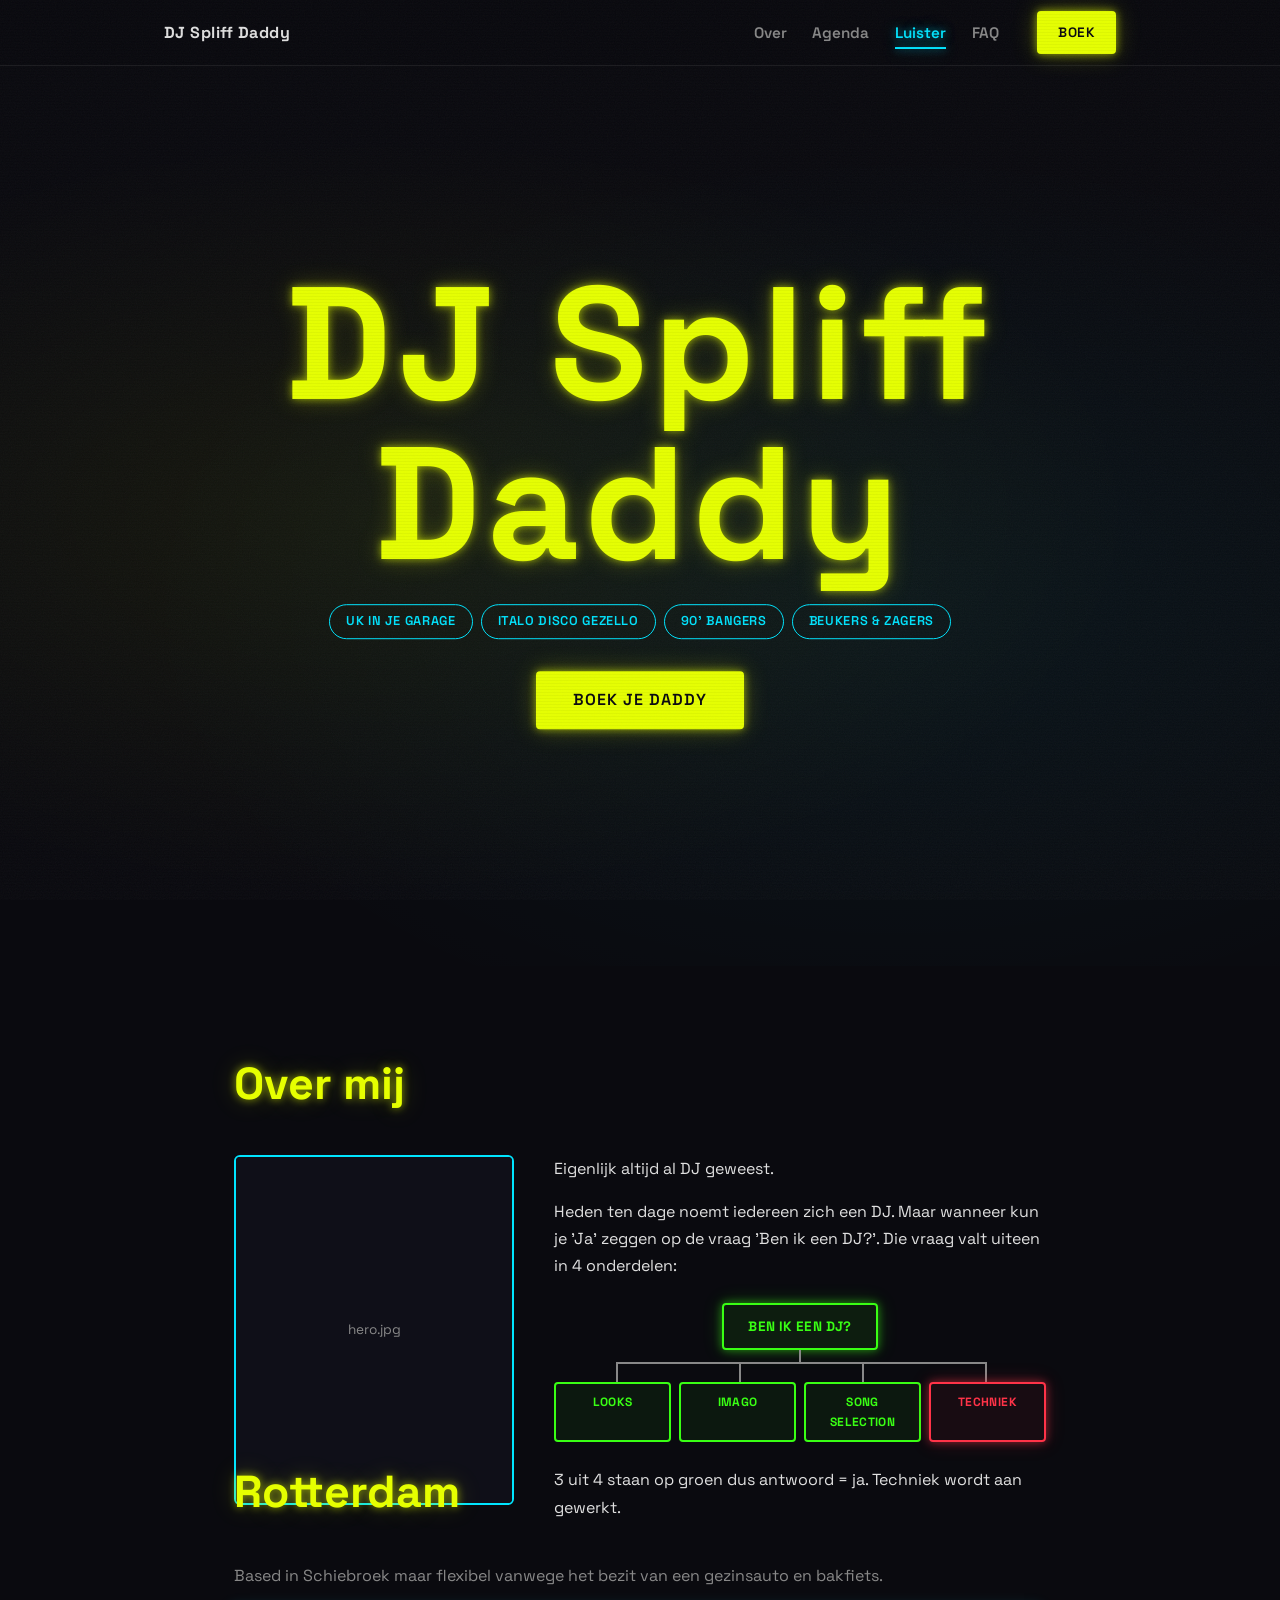
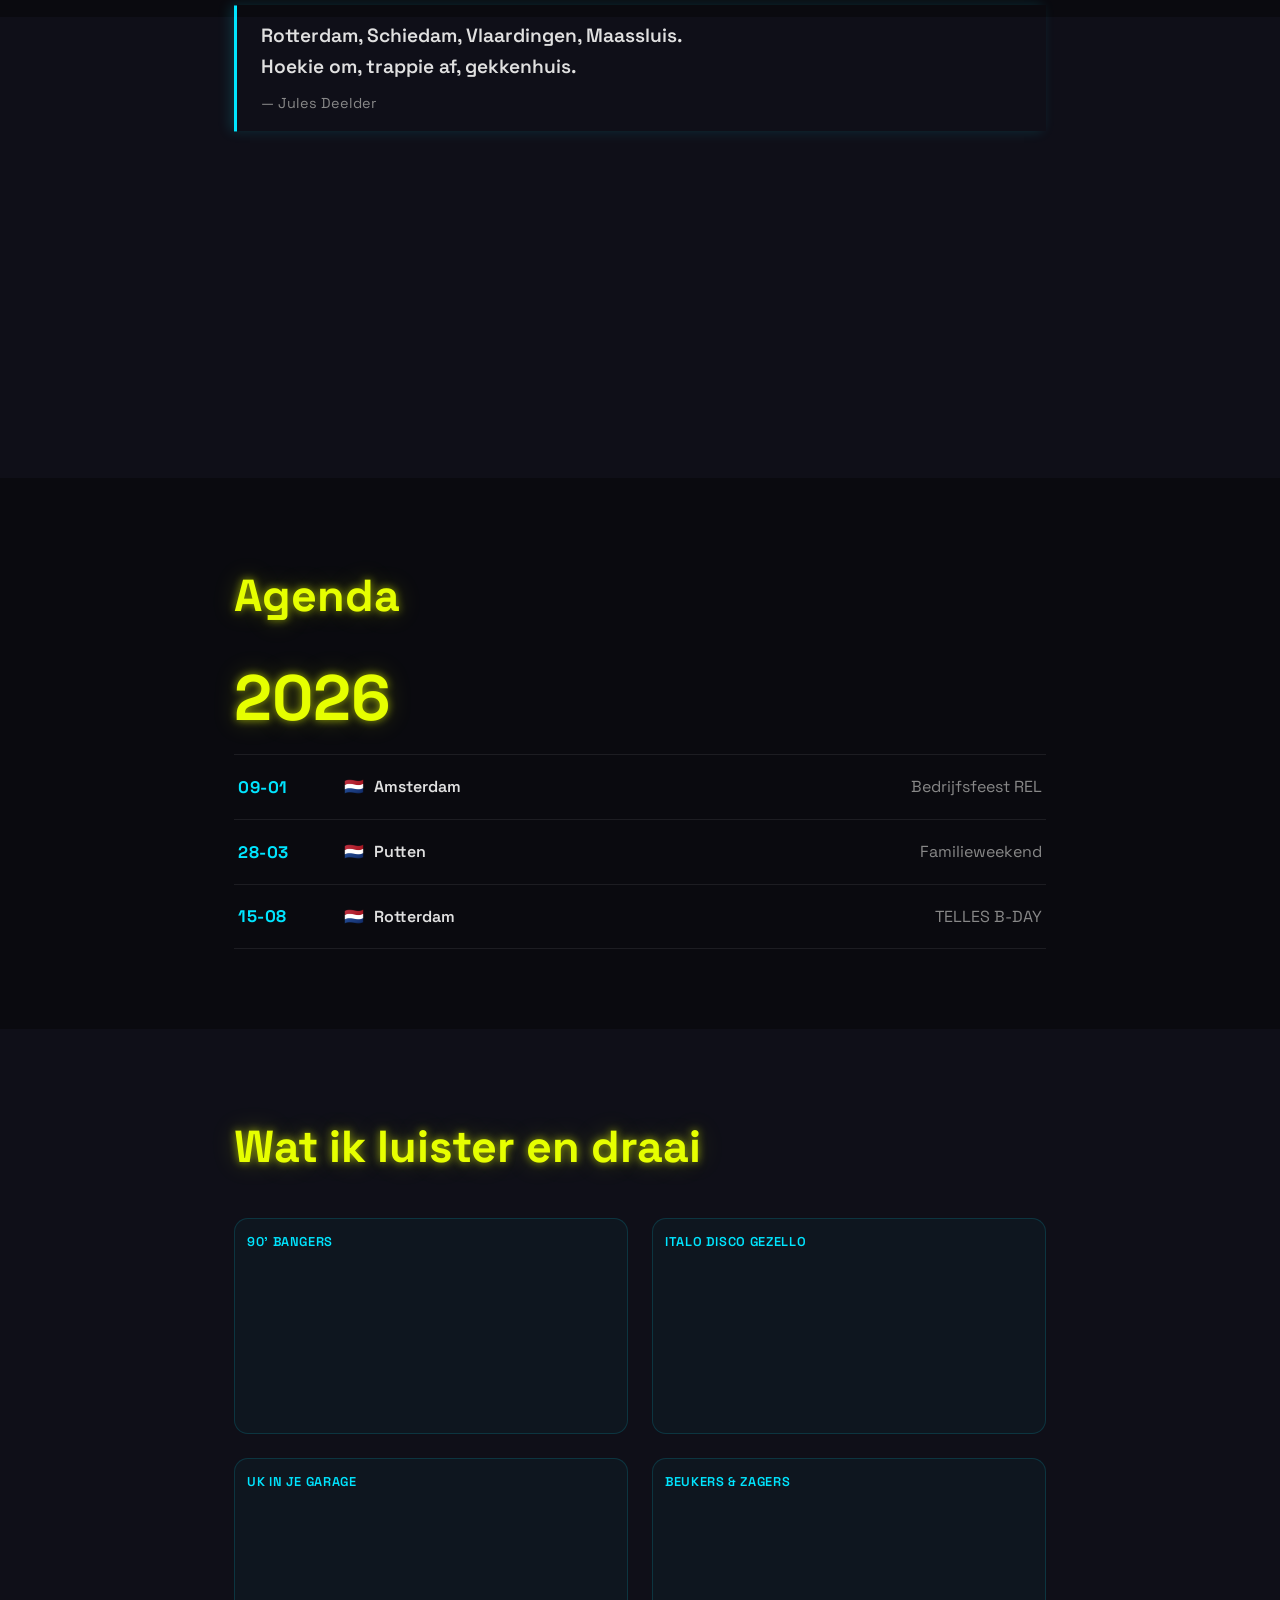
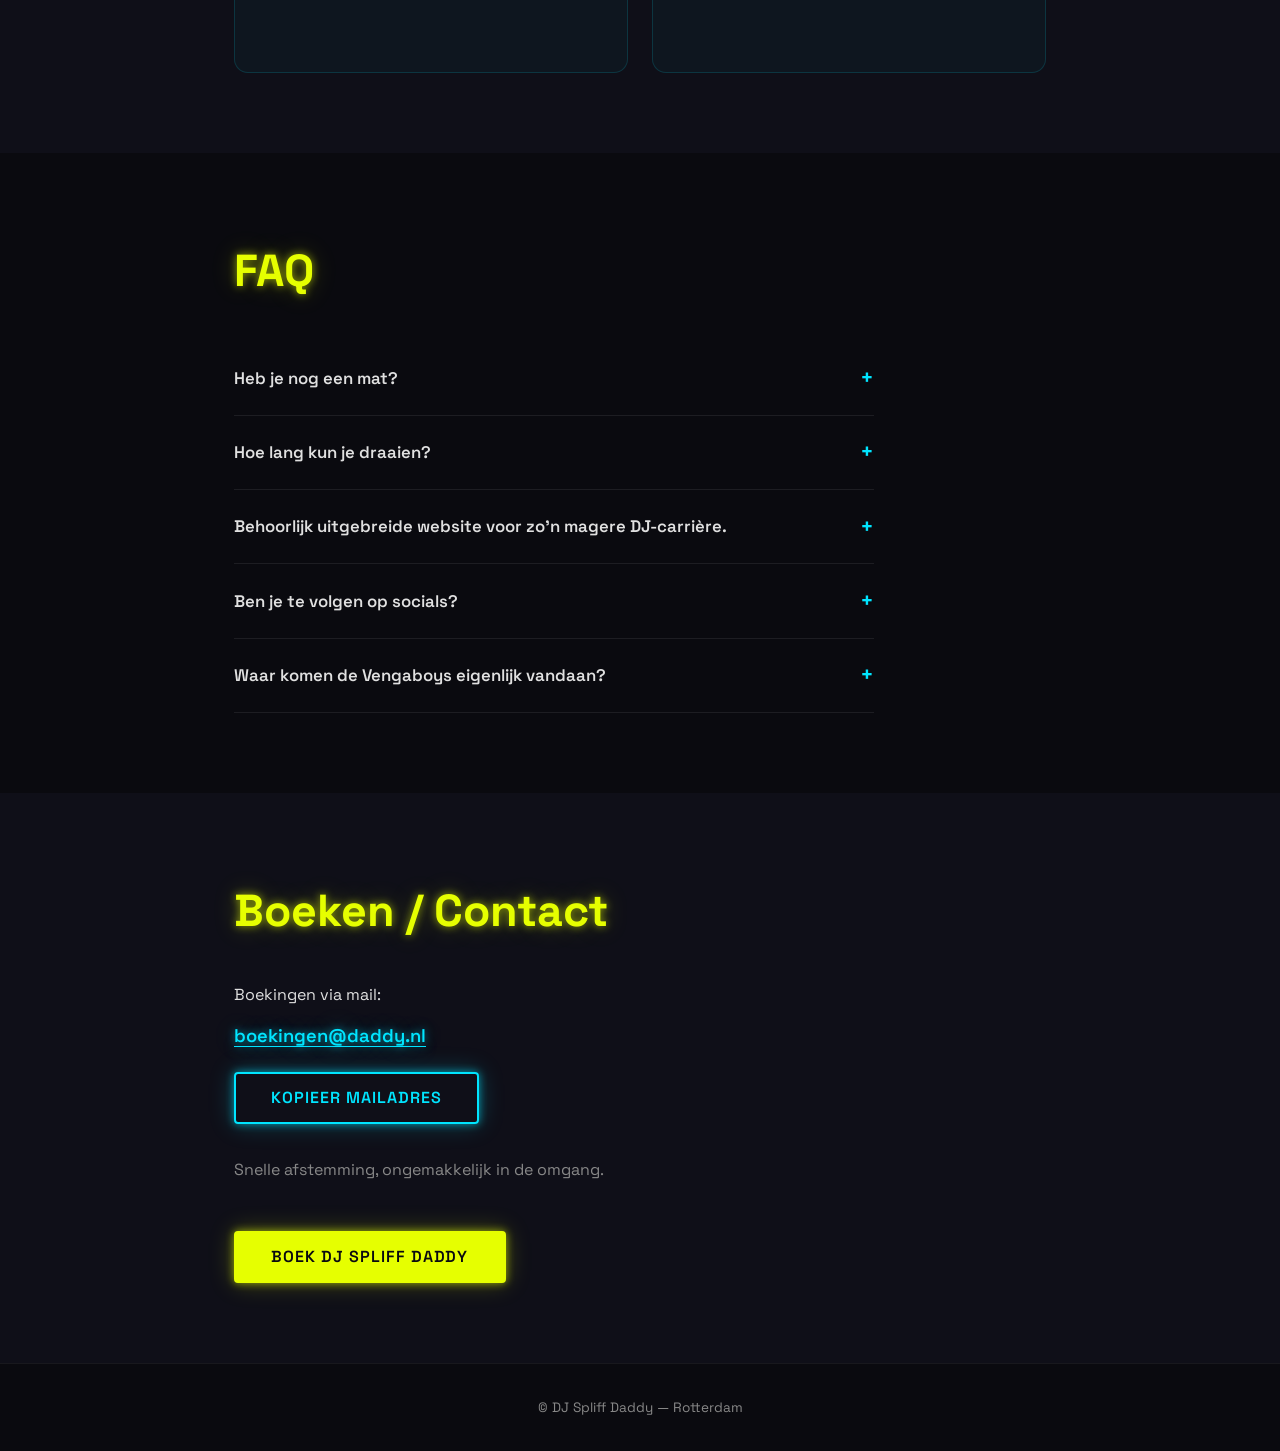
==== index.html @ f523fcb0 "Agenda: verjaardag hernoemd naar 'TELLES B-DAY' https://claude.ai/code/session_01ERhdSVkAVQHvj8tGALR" ====
<!DOCTYPE html>
<html lang="nl">
<head>
  <meta charset="UTF-8">
  <meta name="viewport" content="width=device-width, initial-scale=1.0">

  <!-- Favicon (emoji, geen extra bestand nodig) -->
  <link rel="icon" href="data:image/svg+xml,<svg xmlns=%22http://www.w3.org/2000/svg%22 viewBox=%220 0 100 100%22><text y=%22.9em%22 font-size=%2290%22>🎧</text></svg>">

  <!-- SEO -->
  <title>DJ Spliff Daddy — DJ uit Rotterdam | Boekingen</title>
  <meta name="description" content="DJ Spliff Daddy — DJ uit Rotterdam. UK Garage, Italo Disco, 90's bangers en meer. Beschikbaar voor boekingen.">

  <!-- Open Graph -->
  <meta property="og:title" content="DJ Spliff Daddy — DJ uit Rotterdam">
  <meta property="og:description" content="DJ Spliff Daddy. UK in je Garage, Italo Disco Gezello & 90' Bangers.">
  <meta property="og:type" content="website">
  <meta property="og:image" content="assets/hero.jpg">

  <!-- Google Font -->
  <link rel="preconnect" href="https://fonts.googleapis.com">
  <link rel="preconnect" href="https://fonts.gstatic.com" crossorigin>
  <link href="https://fonts.googleapis.com/css2?family=Space+Grotesk:wght@400;600;700&display=swap" rel="stylesheet">

  <link rel="stylesheet" href="style.css">
</head>
<body>

  <!-- Cursor glow (desktop only, moved by JS) -->
  <div class="cursor-glow" id="cursorGlow" aria-hidden="true"></div>

  <!-- Scanlines overlay -->
  <div class="scanlines" aria-hidden="true"></div>

  <!-- Noise texture overlay -->
  <div class="noise" aria-hidden="true"></div>

  <!-- ============================================
       STICKY NAVIGATIE
       ============================================ -->
  <nav class="site-nav" id="siteNav" aria-label="Hoofdnavigatie">
    <div class="site-nav__inner">
      <a href="#hero" class="site-nav__brand">DJ Spliff Daddy</a>
      <ul class="site-nav__links">
        <li><a href="#over" class="site-nav__link">Over</a></li>
        <li><a href="#agenda" class="site-nav__link">Agenda</a></li>
        <li><a href="#luister" class="site-nav__link">Luister</a></li>
        <li><a href="#faq" class="site-nav__link">FAQ</a></li>
      </ul>
      <a href="#contact" class="site-nav__cta">Boek</a>
    </div>
  </nav>

  <!-- ============================================
       HERO
       ============================================ -->
  <section class="hero" id="hero" data-parallax="0.3">
    <div class="hero__content">
      <div class="hero__photo">
        <img src="assets/hero.jpg" alt="DJ Spliff Daddy" class="hero__photo-img" onerror="this.parentElement.style.display='none'">
      </div>
      <h1 class="hero__title neon-text">DJ Spliff Daddy</h1>

      <!-- GENRE TAGS -->
      <div class="genre-tags">
        <a href="https://open.spotify.com/playlist/3SSnkNHaZYFEnFsS2uNzvc?si=Rkkg8hDzQoSK9qMRm84tKg" class="genre-tag" target="_blank" rel="noopener" aria-label="UK Garage playlist op Spotify">UK in je Garage</a>
        <a href="https://open.spotify.com/playlist/0wihgNsvUCuYe4vIcIEJX1?si=40QB4XUaSfa1ktWyz97FcA&pi=Adpx3Pd0QFGsA" class="genre-tag" target="_blank" rel="noopener" aria-label="Italo Disco playlist op Spotify">Italo Disco Gezello</a>
        <a href="https://open.spotify.com/playlist/6vOpbanOj8kMaIDSkkobG8?si=ckpwqJuDSN2oO83r56tTGg" class="genre-tag" target="_blank" rel="noopener" aria-label="90s Dance playlist op Spotify">90' Bangers</a>
        <a href="https://open.spotify.com/playlist/5kQzJcHHc57Rl9Vzh4SRj6?si=ad35b520052c4538" class="genre-tag" target="_blank" rel="noopener" aria-label="Beukers en zagers playlist op Spotify">Beukers &amp; zagers</a>
      </div>

      <a href="#contact" class="btn btn--primary" aria-label="Scroll naar boekingssectie">BOEK JE DADDY</a>
    </div>
  </section>

  <!-- ============================================
       OVER MIJ
       ============================================ -->
  <section class="section" id="over">
    <div class="container">
      <h2 class="section__heading neon-text">Over mij</h2>
      <div class="about-grid">

        <!-- FOTO: vervang assets/hero.jpg door je eigen foto (zelfde bestandsnaam houden) -->
        <div class="photo-frame glow-pulse" id="photo-about">
          <img
            src="assets/hero.jpg"
            alt="Portretfoto van DJ Spliff Daddy"
            class="photo-frame__img"
            loading="lazy"
            onerror="this.parentElement.classList.add('photo-frame--fallback')"
          >
          <div class="photo-frame__placeholder" aria-hidden="true">hero.jpg</div>
        </div>

        <div class="about-text fade-in">
          <p>Eigenlijk altijd al DJ geweest.</p>
          <p>Heden ten dage noemt iedereen zich een DJ. Maar wanneer kun je 'Ja' zeggen op de vraag 'Ben ik een DJ?'. Die vraag valt uiteen in 4 onderdelen:</p>

          <!-- ISSUE TREE (animates on scroll) -->
          <div class="skill-tree skill-tree--animate" aria-label="Issue tree: Ben ik een DJ? Criteria: Looks, Imago, Song selection op groen, Techniek op rood">
            <div class="skill-tree__top">
              <div class="skill-box skill-box--result glow-pulse glow-pulse--green">Ben ik een DJ?</div>
            </div>
            <div class="skill-tree__connector" aria-hidden="true">
              <div class="connector-line connector-line--vertical"></div>
              <div class="connector-line connector-line--horizontal"></div>
              <div class="connector-line connector-line--drop connector-line--drop-1"></div>
              <div class="connector-line connector-line--drop connector-line--drop-2"></div>
              <div class="connector-line connector-line--drop connector-line--drop-3"></div>
              <div class="connector-line connector-line--drop connector-line--drop-4"></div>
            </div>
            <div class="skill-tree__bottom">
              <div class="skill-box skill-box--green">Looks</div>
              <div class="skill-box skill-box--green">Imago</div>
              <div class="skill-box skill-box--green">Song selection</div>
              <div class="skill-box skill-box--red glow-pulse glow-pulse--red">Techniek</div>
            </div>
          </div>

          <p>3 uit 4 staan op groen dus antwoord = ja. Techniek wordt aan gewerkt.</p>
        </div>
      </div>
    </div>
  </section>

  <!-- ============================================
       ROTTERDAM
       ============================================ -->
  <section class="section section--alt" id="rotterdam" data-parallax="0.15">
    <div class="container">
      <h2 class="section__heading neon-text">Rotterdam</h2>
      <div class="fade-in">
        <p class="text-muted">Based in Schiebroek maar flexibel vanwege het bezit van een gezinsauto en bakfiets.</p>
        <blockquote class="deelder-quote">
          <p>Rotterdam, Schiedam, Vlaardingen, Maassluis.<br>Hoekie om, trappie af, gekkenhuis.</p>
          <footer>— Jules Deelder</footer>
        </blockquote>
      </div>
    </div>
  </section>

  <!-- ============================================
       AGENDA
       ============================================ -->
  <section class="section" id="agenda">
    <div class="container">
      <h2 class="section__heading neon-text">Agenda</h2>

      <!-- TOURDATA -->
      <div class="agenda fade-in" aria-label="Agenda met optredens">
        <p class="agenda__year">2026</p>
        <ul class="agenda__list">

          <!--
            NIEUWE DATUM TOEVOEGEN: kopieer een <li> hieronder.
            datum (DD-MM) | vlag + plaats | naam van het optreden
          -->
          <li class="agenda__row">
            <span class="agenda__date">09-01</span>
            <span class="agenda__location"><span class="agenda__flag">🇳🇱</span> Amsterdam</span>
            <span class="agenda__event">Bedrijfsfeest REL</span>
          </li>

          <li class="agenda__row">
            <span class="agenda__date">28-03</span>
            <span class="agenda__location"><span class="agenda__flag">🇳🇱</span> Putten</span>
            <span class="agenda__event">Familieweekend</span>
          </li>

          <li class="agenda__row">
            <span class="agenda__date">15-08</span>
            <span class="agenda__location"><span class="agenda__flag">🇳🇱</span> Rotterdam</span>
            <span class="agenda__event">TELLES B-DAY</span>
          </li>

        </ul>
      </div>
    </div>
  </section>

  <!-- ============================================
       SPOTIFY EMBED
       ============================================ -->
  <section class="section section--alt" id="luister">
    <div class="container">
      <h2 class="section__heading neon-text">Wat ik luister en draai</h2>
      <div class="spotify-grid fade-in">
        <div class="spotify-embed">
          <p class="spotify-label">90' Bangers</p>
          <iframe
            style="border-radius:12px"
            src="https://open.spotify.com/embed/playlist/6vOpbanOj8kMaIDSkkobG8?utm_source=generator&theme=0"
            width="100%" height="152"
            frameBorder="0"
            allow="autoplay; clipboard-write; encrypted-media; fullscreen; picture-in-picture"
            loading="lazy"
            title="90' Bangers playlist"
          ></iframe>
        </div>
        <div class="spotify-embed">
          <p class="spotify-label">Italo Disco Gezello</p>
          <iframe
            style="border-radius:12px"
            src="https://open.spotify.com/embed/playlist/0wihgNsvUCuYe4vIcIEJX1?si=40QB4XUaSfa1ktWyz97FcA&utm_source=generator&theme=0"
            width="100%" height="152"
            frameBorder="0"
            allow="autoplay; clipboard-write; encrypted-media; fullscreen; picture-in-picture"
            loading="lazy"
            title="Italo Disco Gezello playlist"
          ></iframe>
        </div>
        <div class="spotify-embed">
          <p class="spotify-label">UK in je Garage</p>
          <iframe
            style="border-radius:12px"
            src="https://open.spotify.com/embed/playlist/3SSnkNHaZYFEnFsS2uNzvc?utm_source=generator&theme=0"
            width="100%" height="152"
            frameBorder="0"
            allow="autoplay; clipboard-write; encrypted-media; fullscreen; picture-in-picture"
            loading="lazy"
            title="UK in je Garage playlist"
          ></iframe>
        </div>
        <div class="spotify-embed">
          <p class="spotify-label">Beukers &amp; zagers</p>
          <iframe
            style="border-radius:12px"
            src="https://open.spotify.com/embed/playlist/5kQzJcHHc57Rl9Vzh4SRj6?utm_source=generator&theme=0"
            width="100%" height="152"
            frameBorder="0"
            allow="autoplay; clipboard-write; encrypted-media; fullscreen; picture-in-picture"
            loading="lazy"
            title="Beukers en zagers playlist"
          ></iframe>
        </div>
      </div>
    </div>
  </section>

  <!-- ============================================
       FAQ
       ============================================ -->
  <section class="section" id="faq">
    <div class="container">
      <h2 class="section__heading neon-text">FAQ</h2>
      <div class="faq-list fade-in">

        <details class="faq-item">
          <summary class="faq-question">Heb je nog een mat?</summary>
          <p class="faq-answer">Nee, maar als je tijdig boekt is er van alles mogelijk.</p>
        </details>

        <details class="faq-item">
          <summary class="faq-question">Hoe lang kun je draaien?</summary>
          <p class="faq-answer">Dat bereken ik aan de hand van de simpele berekening:<br>Crowd energy * Golden Power * Harde euro's</p>
        </details>

        <details class="faq-item">
          <summary class="faq-question">Behoorlijk uitgebreide website voor zo'n magere DJ-carrière.</summary>
          <p class="faq-answer">Naast DJ'en leer ik ook vibecoden.</p>
        </details>

        <details class="faq-item">
          <summary class="faq-question">Ben je te volgen op socials?</summary>
          <p class="faq-answer">Jazeker, ik ben al sinds 2013 actief op LinkedIn.</p>
        </details>

        <details class="faq-item">
          <summary class="faq-question">Waar komen de Vengaboys eigenlijk vandaan?</summary>
          <p class="faq-answer">Rotterdam.</p>
        </details>

      </div>
    </div>
  </section>

  <!-- ============================================
       CONTACT / BOEKEN
       ============================================ -->
  <section class="section section--alt" id="contact">
    <div class="container">
      <h2 class="section__heading neon-text">Boeken / Contact</h2>
      <div class="contact-block fade-in">
        <p>Boekingen via mail:</p>

        <!--
          TODO: Vervang het mailadres hieronder.
          Verander ALLEEN de tekst in het <span> element.
          De mailto-link en kopieerknop passen zich automatisch aan.
        -->
        <p class="contact-email">
          <a href="#" class="email-link" id="emailLink" data-mailto="rikvberkel@gmail.com" aria-label="Stuur een mail naar DJ Spliff Daddy">
            <span id="emailAddress">boekingen@daddy.nl</span>
          </a>
        </p>

        <div class="contact-actions">
          <button class="btn btn--secondary" id="copyBtn" aria-label="Kopieer mailadres">
            Kopieer mailadres
          </button>
        </div>

        <div class="contact-info">
          <p>Snelle afstemming, ongemakkelijk in de omgang.</p>
        </div>

        <button class="btn btn--primary" id="ctaContact" aria-label="Stuur een boekingsmail naar DJ Spliff Daddy">Boek DJ Spliff Daddy</button>
      </div>
    </div>
  </section>

  <!-- ============================================
       FOOTER
       ============================================ -->
  <footer class="footer">
    <p>&copy; DJ Spliff Daddy — Rotterdam</p>
  </footer>

  <script src="main.js"></script>
</body>
</html>
---- style.css ----
/* ============================================
   R-010 DJ ONE-PAGER
   ============================================
   KLEUREN AANPASSEN:
   --neon-yellow : primaire neon kleur
   --neon-cyan   : secundaire neon kleur
   --neon-red    : accentkleur
   --bg-dark     : achtergrond
   ============================================ */

:root {
  --neon-yellow: #e6ff00;
  --neon-cyan: #00e5ff;
  --neon-red: #ff3348;
  --neon-green: #39ff14;
  --bg-dark: #0a0a0f;
  --bg-alt: #0f0f18;
  --text-main: #e0e0e0;
  --text-muted: #888;
  --font: 'Space Grotesk', sans-serif;
  --glow-yellow: 0 0 8px rgba(230, 255, 0, .6), 0 0 24px rgba(230, 255, 0, .25);
  --glow-cyan: 0 0 8px rgba(0, 229, 255, .6), 0 0 24px rgba(0, 229, 255, .25);
  --glow-green: 0 0 8px rgba(57, 255, 20, .5), 0 0 20px rgba(57, 255, 20, .2);
  --glow-red: 0 0 8px rgba(255, 51, 72, .5), 0 0 20px rgba(255, 51, 72, .2);
}

/* ---- RESET ---- */
*, *::before, *::after { box-sizing: border-box; margin: 0; padding: 0; }

html {
  scroll-behavior: smooth;
  scroll-padding-top: 5rem;
}

body {
  font-family: var(--font);
  background: var(--bg-dark);
  color: var(--text-main);
  line-height: 1.7;
  -webkit-font-smoothing: antialiased;
  overflow-x: hidden;
}

a { color: inherit; text-decoration: none; }
ul { list-style: none; }
img { max-width: 100%; display: block; }

/* ---- CONTAINER ---- */
.container {
  max-width: 860px;
  margin: 0 auto;
  padding: 0 1.5rem;
}

/* ============================================
   STICKY NAVIGATIE
   ============================================ */
.site-nav {
  position: sticky;
  top: 0;
  z-index: 1000;
  background: rgba(10, 10, 15, .82);
  -webkit-backdrop-filter: blur(10px);
  backdrop-filter: blur(10px);
  border-bottom: 1px solid rgba(255, 255, 255, .08);
}

.site-nav__inner {
  max-width: 1000px;
  margin: 0 auto;
  display: flex;
  align-items: center;
  gap: 1rem;
  padding: .7rem 1.5rem;
}

.site-nav__brand {
  font-weight: 700;
  font-size: 1rem;
  letter-spacing: .03em;
  color: var(--text-main);
  white-space: nowrap;
  transition: color .2s ease, text-shadow .2s ease;
}

.site-nav__brand:hover {
  color: var(--neon-yellow);
  text-shadow: var(--glow-yellow);
}

.site-nav__links {
  display: flex;
  align-items: center;
  gap: 1.6rem;
  margin-left: auto;
}

.site-nav__link {
  position: relative;
  font-size: .95rem;
  font-weight: 600;
  color: var(--text-muted);
  padding: .2rem 0;
  transition: color .2s ease;
}

.site-nav__link:hover {
  color: var(--neon-cyan);
}

.site-nav__link--active {
  color: var(--neon-cyan);
  text-shadow: var(--glow-cyan);
}

.site-nav__link--active::after {
  content: '';
  position: absolute;
  left: 0;
  right: 0;
  bottom: -4px;
  height: 2px;
  background: var(--neon-cyan);
  box-shadow: var(--glow-cyan);
}

.site-nav__cta {
  margin-left: 1.4rem;
  padding: .5rem 1.2rem;
  border-radius: 4px;
  font-weight: 600;
  font-size: .85rem;
  text-transform: uppercase;
  letter-spacing: .05em;
  white-space: nowrap;
  background: var(--neon-yellow);
  color: var(--bg-dark);
  border: 2px solid var(--neon-yellow);
  box-shadow: var(--glow-yellow);
  transition: all .2s ease;
}

.site-nav__cta:hover {
  background: transparent;
  color: var(--neon-yellow);
}

.site-nav__cta:focus-visible,
.site-nav__link:focus-visible,
.site-nav__brand:focus-visible {
  outline: 2px solid var(--neon-cyan);
  outline-offset: 3px;
}

@media (max-width: 640px) {
  .site-nav__inner {
    gap: .5rem;
    padding: .55rem .9rem;
  }
  .site-nav__brand {
    display: none;
  }
  .site-nav__links {
    margin: 0 auto;
    gap: 1.1rem;
  }
  .site-nav__link {
    font-size: .9rem;
  }
  .site-nav__cta {
    margin-left: 0;
  }
}

/* ============================================
   SCANLINES OVERLAY (CRT effect)
   ============================================ */
.scanlines {
  position: fixed;
  inset: 0;
  z-index: 9998;
  pointer-events: none;
  background: repeating-linear-gradient(
    0deg,
    rgba(0, 0, 0, .03) 0px,
    rgba(0, 0, 0, .03) 1px,
    transparent 1px,
    transparent 3px
  );
}

/* ============================================
   NOISE TEXTURE OVERLAY
   ============================================ */
.noise {
  position: fixed;
  inset: 0;
  z-index: 9997;
  pointer-events: none;
  opacity: .04;
  background-image: url("data:image/svg+xml,%3Csvg viewBox='0 0 256 256' xmlns='http://www.w3.org/2000/svg'%3E%3Cfilter id='n'%3E%3CfeTurbulence type='fractalNoise' baseFrequency='.85' numOctaves='4' stitchTiles='stitch'/%3E%3C/filter%3E%3Crect width='100%25' height='100%25' filter='url(%23n)'/%3E%3C/svg%3E");
  background-repeat: repeat;
  background-size: 256px 256px;
}

/* ============================================
   CURSOR GLOW (desktop only)
   ============================================ */
.cursor-glow {
  position: fixed;
  width: 320px;
  height: 320px;
  border-radius: 50%;
  background: radial-gradient(
    circle,
    rgba(0, 229, 255, .08) 0%,
    rgba(230, 255, 0, .04) 40%,
    transparent 70%
  );
  pointer-events: none;
  z-index: 9996;
  left: 0;
  top: 0;
  opacity: 0;
  transition: opacity .3s ease;
  will-change: transform;
}

.cursor-glow--visible {
  opacity: 1;
}

/* Hide cursor glow on touch devices */
@media (hover: none) {
  .cursor-glow { display: none; }
}

/* ---- NEON TEXT ---- */
.neon-text {
  color: var(--neon-yellow);
  text-shadow: var(--glow-yellow);
}

.text-cyan {
  color: var(--neon-cyan);
  text-shadow: var(--glow-cyan);
}

.text-red {
  color: var(--neon-red);
  text-shadow: 0 0 8px rgba(255, 51, 72, .6);
}

.text-muted {
  color: var(--text-muted);
}

/* ============================================
   GRADIENT TEXT (cyan → yellow)
   ============================================ */
.gradient-text {
  background: linear-gradient(135deg, var(--neon-cyan) 0%, var(--neon-yellow) 100%);
  -webkit-background-clip: text;
  background-clip: text;
  -webkit-text-fill-color: transparent;
  /* glow uses a blurred pseudo-element */
  position: relative;
}

.gradient-text::after {
  content: attr(data-text);
  position: absolute;
  inset: 0;
  background: linear-gradient(135deg, var(--neon-cyan) 0%, var(--neon-yellow) 100%);
  -webkit-background-clip: text;
  background-clip: text;
  -webkit-text-fill-color: transparent;
  filter: blur(12px);
  opacity: .5;
  z-index: -1;
}

/* ============================================
   GLOW PULSE (breathing neon borders)
   ============================================ */
.glow-pulse {
  animation: glowPulse 3s ease-in-out infinite alternate;
}

.glow-pulse--green {
  animation-name: glowPulseGreen;
}

.glow-pulse--red {
  animation-name: glowPulseRed;
}

@keyframes glowPulse {
  0%   { box-shadow: 0 0 6px rgba(0, 229, 255, .4), 0 0 16px rgba(0, 229, 255, .15); }
  100% { box-shadow: 0 0 12px rgba(0, 229, 255, .7), 0 0 36px rgba(0, 229, 255, .3); }
}

@keyframes glowPulseGreen {
  0%   { box-shadow: 0 0 6px rgba(57, 255, 20, .3), 0 0 16px rgba(57, 255, 20, .1); }
  100% { box-shadow: 0 0 12px rgba(57, 255, 20, .6), 0 0 36px rgba(57, 255, 20, .25); }
}

@keyframes glowPulseRed {
  0%   { box-shadow: 0 0 6px rgba(255, 51, 72, .3), 0 0 16px rgba(255, 51, 72, .1); }
  100% { box-shadow: 0 0 12px rgba(255, 51, 72, .6), 0 0 36px rgba(255, 51, 72, .25); }
}

/* ============================================
   HERO
   ============================================ */
.hero {
  min-height: 100vh;
  min-height: 100dvh;
  display: flex;
  align-items: center;
  justify-content: center;
  text-align: center;
  padding: 2rem;
  position: relative;
  overflow: hidden;
}

/* subtle gradient bg */
.hero::before {
  content: '';
  position: absolute;
  inset: 0;
  background:
    radial-gradient(ellipse at 30% 50%, rgba(230, 255, 0, .06) 0%, transparent 60%),
    radial-gradient(ellipse at 70% 60%, rgba(0, 229, 255, .05) 0%, transparent 60%);
  pointer-events: none;
}

.hero__content { position: relative; z-index: 1; }

.hero__title {
  font-size: clamp(4rem, 14vw, 10rem);
  font-weight: 700;
  letter-spacing: .04em;
  line-height: 1;
  animation: flicker 3s ease-in-out infinite alternate;
}

.hero__subtitle {
  font-size: clamp(1.2rem, 3vw, 2rem);
  margin-top: .5rem;
  font-weight: 600;
}

.hero__tagline {
  margin-top: 1.5rem;
  font-size: 1.1rem;
  color: var(--text-muted);
  max-width: 420px;
  margin-left: auto;
  margin-right: auto;
}

.hero__photo {
  margin: 0 auto 1.5rem;
  width: 140px;
  height: 140px;
  border-radius: 50%;
  overflow: hidden;
  border: 2px solid var(--neon-yellow);
  box-shadow: var(--glow-yellow);
}

.hero__photo-img {
  width: 100%;
  height: 100%;
  object-fit: cover;
  object-position: center top;
}

@keyframes flicker {
  0%, 90%, 100% { opacity: 1; }
  92% { opacity: .85; }
  94% { opacity: 1; }
  96% { opacity: .9; }
}

/* ============================================
   GENRE TAGS
   ============================================ */
.genre-tags {
  display: flex;
  flex-wrap: wrap;
  justify-content: center;
  gap: .5rem;
  margin-top: 1.25rem;
}

.genre-tag {
  display: inline-block;
  padding: .35rem 1rem;
  border: 1px solid var(--neon-cyan);
  border-radius: 100px;
  font-size: .8rem;
  font-weight: 600;
  color: var(--neon-cyan);
  text-transform: uppercase;
  letter-spacing: .05em;
  transition: all .2s ease;
}

.genre-tag:hover {
  background: var(--neon-cyan);
  color: var(--bg-dark);
  box-shadow: var(--glow-cyan);
}

.genre-tag[href="#"] {
  pointer-events: none;
  cursor: default;
}

.genre-tag:focus-visible {
  outline: 2px solid var(--neon-yellow);
  outline-offset: 2px;
}

/* ============================================
   BUTTONS
   ============================================ */
.btn {
  display: inline-block;
  padding: .85rem 2.2rem;
  border-radius: 4px;
  font-family: var(--font);
  font-size: 1rem;
  font-weight: 600;
  cursor: pointer;
  border: 2px solid transparent;
  transition: all .2s ease;
  text-transform: uppercase;
  letter-spacing: .06em;
}

.btn:focus-visible {
  outline: 2px solid var(--neon-cyan);
  outline-offset: 3px;
}

.btn--primary {
  background: var(--neon-yellow);
  color: var(--bg-dark);
  border-color: var(--neon-yellow);
  box-shadow: var(--glow-yellow);
  margin-top: 2rem;
}

.btn--primary:hover {
  background: transparent;
  color: var(--neon-yellow);
}

.btn--secondary {
  background: transparent;
  color: var(--neon-cyan);
  border-color: var(--neon-cyan);
  box-shadow: var(--glow-cyan);
}

.btn--secondary:hover {
  background: var(--neon-cyan);
  color: var(--bg-dark);
}

.btn--copied {
  border-color: var(--neon-yellow) !important;
  color: var(--neon-yellow) !important;
  box-shadow: var(--glow-yellow) !important;
  background: transparent !important;
}

/* ============================================
   SECTIONS
   ============================================ */
.section {
  padding: 5rem 0;
  position: relative;
}

.section--alt {
  background: var(--bg-alt);
}

.section__heading {
  font-size: clamp(1.8rem, 5vw, 2.8rem);
  margin-bottom: 2rem;
  font-weight: 700;
}

/* ============================================
   ABOUT GRID
   ============================================ */
.about-grid {
  display: grid;
  grid-template-columns: 280px 1fr;
  gap: 2.5rem;
  align-items: start;
}

@media (max-width: 640px) {
  .about-grid {
    grid-template-columns: 1fr;
  }
}

.about-text p {
  margin-bottom: 1rem;
}

/* ============================================
   SKILL TREE
   ============================================ */
.skill-tree {
  margin: 1.5rem 0;
  display: flex;
  flex-direction: column;
  align-items: center;
}

/* Animation: hidden by default, JS adds --visible */
.skill-tree--animate .skill-tree__top,
.skill-tree--animate .skill-tree__connector,
.skill-tree--animate .skill-box--green,
.skill-tree--animate .skill-box--red {
  opacity: 0;
  transform: translateY(16px);
  transition: opacity .4s ease, transform .4s ease;
}

.skill-tree--animate.skill-tree--visible .skill-tree__top {
  opacity: 1; transform: translateY(0);
  transition-delay: 0s;
}

.skill-tree--animate.skill-tree--visible .skill-tree__connector {
  opacity: 1; transform: translateY(0);
  transition-delay: .3s;
}

.skill-tree--animate.skill-tree--visible .skill-tree__bottom .skill-box:nth-child(1) {
  opacity: 1; transform: translateY(0);
  transition-delay: .5s;
}

.skill-tree--animate.skill-tree--visible .skill-tree__bottom .skill-box:nth-child(2) {
  opacity: 1; transform: translateY(0);
  transition-delay: .65s;
}

.skill-tree--animate.skill-tree--visible .skill-tree__bottom .skill-box:nth-child(3) {
  opacity: 1; transform: translateY(0);
  transition-delay: .8s;
}

.skill-tree--animate.skill-tree--visible .skill-tree__bottom .skill-box:nth-child(4) {
  opacity: 1; transform: translateY(0);
  transition-delay: 1s;
}

.skill-tree__top {
  display: flex;
  justify-content: center;
}

.skill-tree__connector {
  position: relative;
  width: 100%;
  height: 32px;
}

.connector-line {
  position: absolute;
  background: var(--text-muted);
}

.connector-line--vertical {
  width: 2px;
  height: 12px;
  left: 50%;
  top: 0;
  transform: translateX(-50%);
}

.connector-line--horizontal {
  height: 2px;
  top: 12px;
  left: 12.5%;
  right: 12.5%;
}

.connector-line--drop {
  width: 2px;
  height: 20px;
  top: 12px;
}

.connector-line--drop-1 { left: 12.5%; }
.connector-line--drop-2 { left: 37.5%; }
.connector-line--drop-3 { left: 62.5%; }
.connector-line--drop-4 { left: 87.5%; }

.skill-tree__bottom {
  display: grid;
  grid-template-columns: repeat(4, 1fr);
  gap: .5rem;
  width: 100%;
}

@media (max-width: 480px) {
  .skill-tree__bottom {
    grid-template-columns: repeat(2, 1fr);
  }

  .skill-tree__connector {
    display: none;
  }
}

.skill-box {
  padding: .5rem .4rem;
  border-radius: 4px;
  text-align: center;
  font-size: .75rem;
  font-weight: 700;
  text-transform: uppercase;
  letter-spacing: .03em;
  border: 2px solid;
}

.skill-box--result {
  border-color: var(--neon-green);
  color: var(--neon-green);
  background: rgba(57, 255, 20, .08);
  box-shadow: var(--glow-green);
  padding: .6rem 1.5rem;
  font-size: .85rem;
}

.skill-box--green {
  border-color: var(--neon-green);
  color: var(--neon-green);
  background: rgba(57, 255, 20, .06);
}

.skill-box--red {
  border-color: var(--neon-red);
  color: var(--neon-red);
  background: rgba(255, 51, 72, .06);
  box-shadow: var(--glow-red);
}

/* ============================================
   PHOTO FRAME + FALLBACK
   ============================================ */
.photo-frame {
  aspect-ratio: 4 / 5;
  border: 2px solid var(--neon-cyan);
  border-radius: 6px;
  overflow: hidden;
  position: relative;
}

.photo-frame__img {
  width: 100%;
  height: 100%;
  object-fit: cover;
}

.photo-frame__placeholder {
  display: none;
  position: absolute;
  inset: 0;
  background: var(--bg-alt);
  color: var(--text-muted);
  font-size: .85rem;
  justify-content: center;
  align-items: center;
}

.photo-frame--fallback .photo-frame__img {
  display: none;
}

.photo-frame--fallback .photo-frame__placeholder {
  display: flex;
}

/* ============================================
   ROTTERDAM
   ============================================ */
.rotterdam-sub {
  font-style: italic;
  margin-top: .5rem;
}

.deelder-quote {
  border-left: 3px solid var(--neon-cyan);
  padding: 1rem 1.5rem;
  margin: 1rem 0 1.5rem;
  box-shadow: -4px 0 12px rgba(0, 229, 255, .15);
}

.deelder-quote p {
  font-size: 1.2rem;
  font-weight: 600;
  line-height: 1.6;
  color: var(--text-main);
}

.deelder-quote footer {
  margin-top: .5rem;
  color: var(--text-muted);
  font-size: .9rem;
}

.rotterdam-icons {
  margin-top: 1.25rem;
  color: var(--neon-cyan);
  font-weight: 600;
}

/* ============================================
   AGENDA / TOURDATA
   ============================================ */
.agenda__year {
  font-size: clamp(2.5rem, 8vw, 4rem);
  font-weight: 700;
  line-height: 1;
  color: var(--neon-yellow);
  text-shadow: var(--glow-yellow);
  margin-bottom: 1.5rem;
}

.agenda__list {
  display: flex;
  flex-direction: column;
}

.agenda__row {
  display: grid;
  grid-template-columns: 90px 1fr 1.2fr;
  align-items: center;
  gap: 1rem;
  padding: 1.1rem 0.25rem;
  border-top: 1px solid rgba(255, 255, 255, .08);
  transition: background .2s ease, padding-left .2s ease;
}

.agenda__row:last-child {
  border-bottom: 1px solid rgba(255, 255, 255, .08);
}

.agenda__row:hover {
  background: rgba(0, 229, 255, .05);
  padding-left: .75rem;
}

.agenda__date {
  font-weight: 700;
  font-size: 1.05rem;
  color: var(--neon-cyan);
  letter-spacing: .03em;
}

.agenda__location {
  font-weight: 600;
  color: var(--text-main);
}

.agenda__flag {
  margin-right: .4rem;
}

.agenda__event {
  color: var(--text-muted);
  text-align: right;
}

@media (max-width: 640px) {
  .agenda__row {
    grid-template-columns: 64px 1fr;
    grid-template-areas:
      "date location"
      "date event";
    gap: .15rem 1rem;
  }
  .agenda__date { grid-area: date; align-self: center; }
  .agenda__location { grid-area: location; }
  .agenda__event { grid-area: event; text-align: left; font-size: .9rem; }
}

/* ============================================
   SPOTIFY EMBEDS
   ============================================ */
.spotify-grid {
  display: grid;
  grid-template-columns: 1fr 1fr;
  gap: 1.5rem;
}

@media (max-width: 640px) {
  .spotify-grid {
    grid-template-columns: 1fr;
  }
}

.spotify-embed {
  border: 1px solid rgba(0, 229, 255, .15);
  border-radius: 14px;
  padding: .75rem;
  background: rgba(0, 229, 255, .03);
}

.spotify-label {
  font-size: .8rem;
  font-weight: 600;
  color: var(--neon-cyan);
  text-transform: uppercase;
  letter-spacing: .05em;
  margin-bottom: .5rem;
}

/* ============================================
   FAQ
   ============================================ */
.faq-list {
  max-width: 640px;
}

.faq-item {
  border-bottom: 1px solid rgba(255, 255, 255, .08);
}

.faq-question {
  padding: 1.1rem 0;
  cursor: pointer;
  font-weight: 600;
  font-size: 1.05rem;
  color: var(--text-main);
  list-style: none;
  display: flex;
  align-items: center;
  justify-content: space-between;
  gap: 1rem;
  transition: color .2s ease;
}

.faq-question::-webkit-details-marker {
  display: none;
}

.faq-question::after {
  content: '+';
  font-size: 1.4rem;
  color: var(--neon-cyan);
  flex-shrink: 0;
  transition: transform .2s ease;
}

.faq-item[open] .faq-question::after {
  content: '−';
}

.faq-question:hover {
  color: var(--neon-cyan);
}

.faq-answer {
  padding: 0 0 1.1rem;
  color: var(--text-muted);
  line-height: 1.7;
}

/* ============================================
   CONTACT
   ============================================ */
.contact-block {
  max-width: 520px;
}

.contact-block p {
  margin-bottom: .75rem;
}

.contact-email {
  font-size: 1.15rem;
  font-weight: 600;
}

.email-link {
  color: var(--neon-cyan);
  text-shadow: var(--glow-cyan);
  text-decoration: underline;
  text-underline-offset: 4px;
}

.email-link[href="#"] {
  pointer-events: none;
  text-decoration: none;
  cursor: default;
}

.contact-actions {
  margin: 1.25rem 0 2rem;
}

.contact-info {
  margin-bottom: 1rem;
  color: var(--text-muted);
}

.contact-info p {
  margin-bottom: .5rem;
}

/* ============================================
   FOOTER
   ============================================ */
.footer {
  text-align: center;
  padding: 2rem;
  color: var(--text-muted);
  font-size: .85rem;
  border-top: 1px solid rgba(255, 255, 255, .06);
}

/* ============================================
   FADE-IN ANIMATION (scroll-triggered via JS)
   ============================================ */
.fade-in {
  opacity: 0;
  transform: translateY(24px);
  transition: opacity .6s ease, transform .6s ease;
}

.fade-in--visible {
  opacity: 1;
  transform: translateY(0);
}

/* ============================================
   REDUCED MOTION
   ============================================ */
@media (prefers-reduced-motion: reduce) {
  .fade-in {
    opacity: 1;
    transform: none;
    transition: none;
  }
  .hero__title {
    animation: none;
  }
  .glow-pulse,
  .glow-pulse--green,
  .glow-pulse--red {
    animation: none;
  }
  .skill-tree--animate .skill-tree__top,
  .skill-tree--animate .skill-tree__connector,
  .skill-tree--animate .skill-box--green,
  .skill-tree--animate .skill-box--red {
    opacity: 1;
    transform: none;
    transition: none;
  }
}
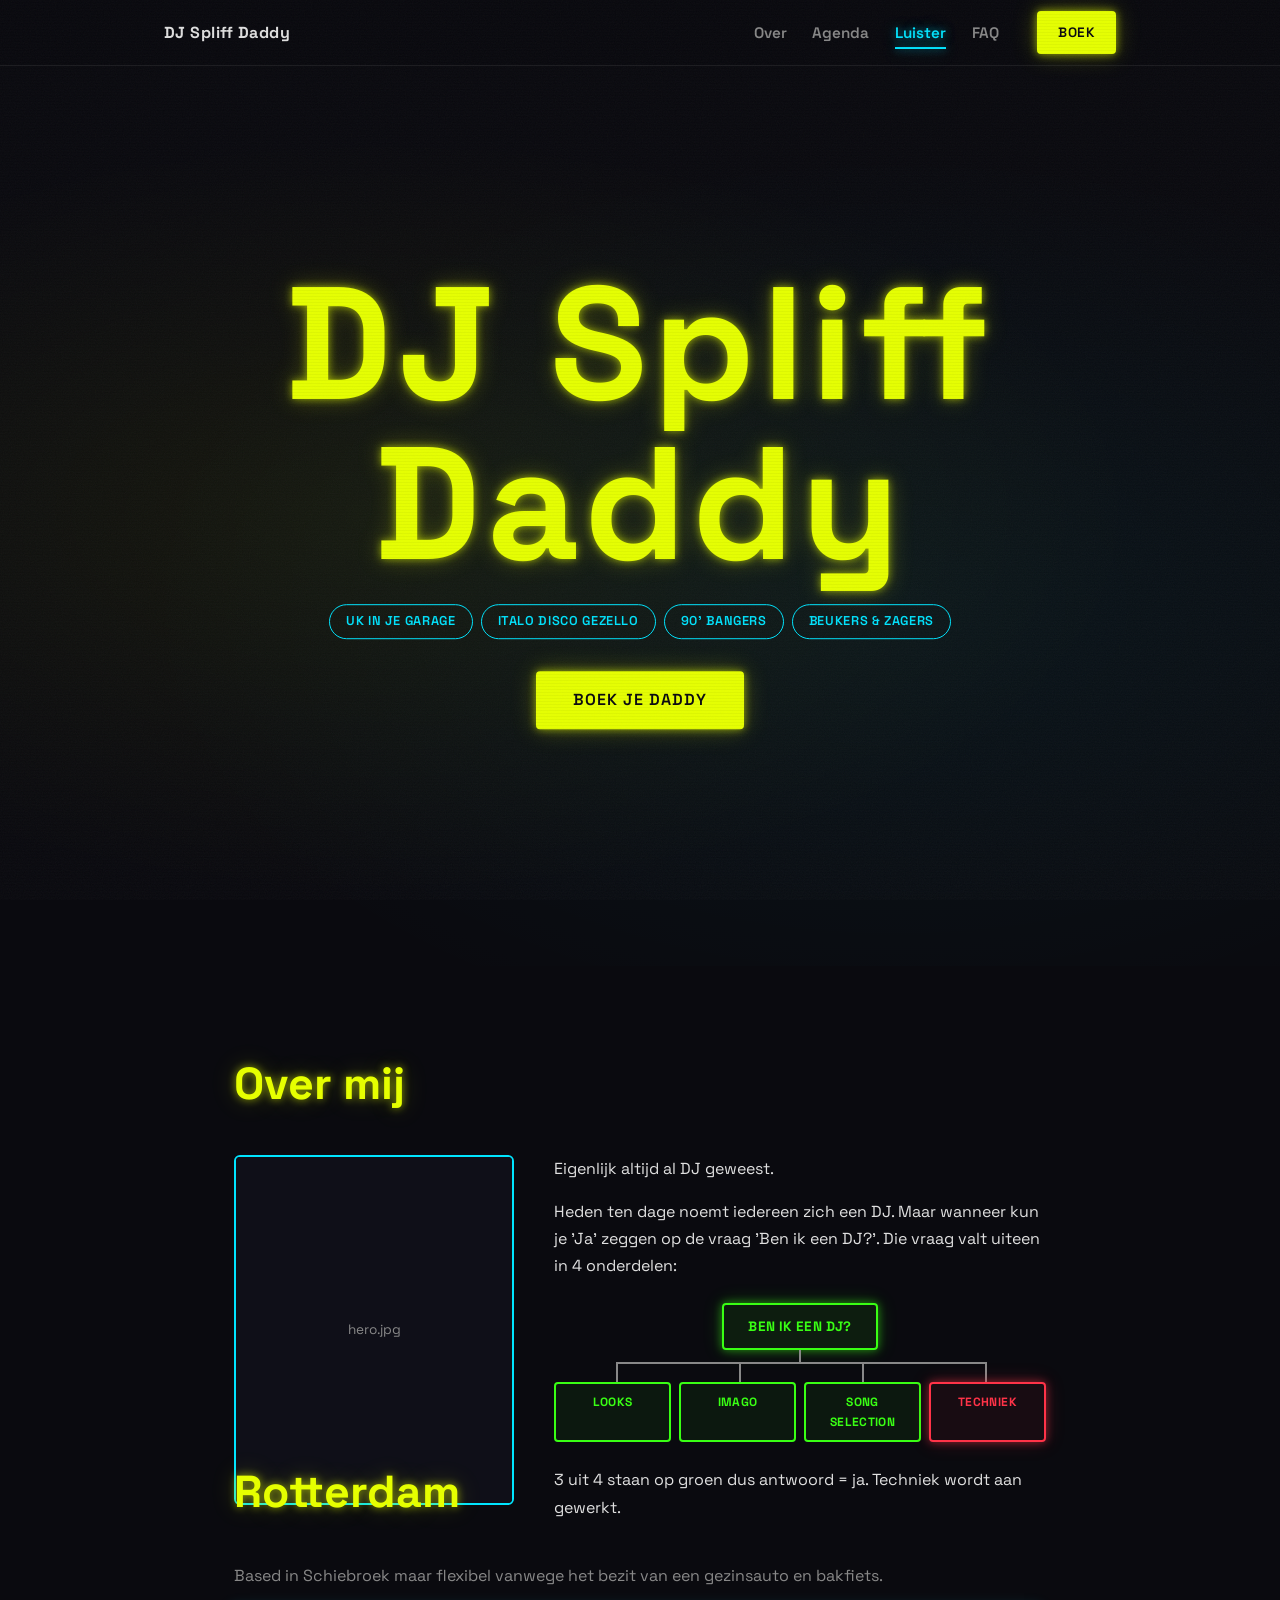
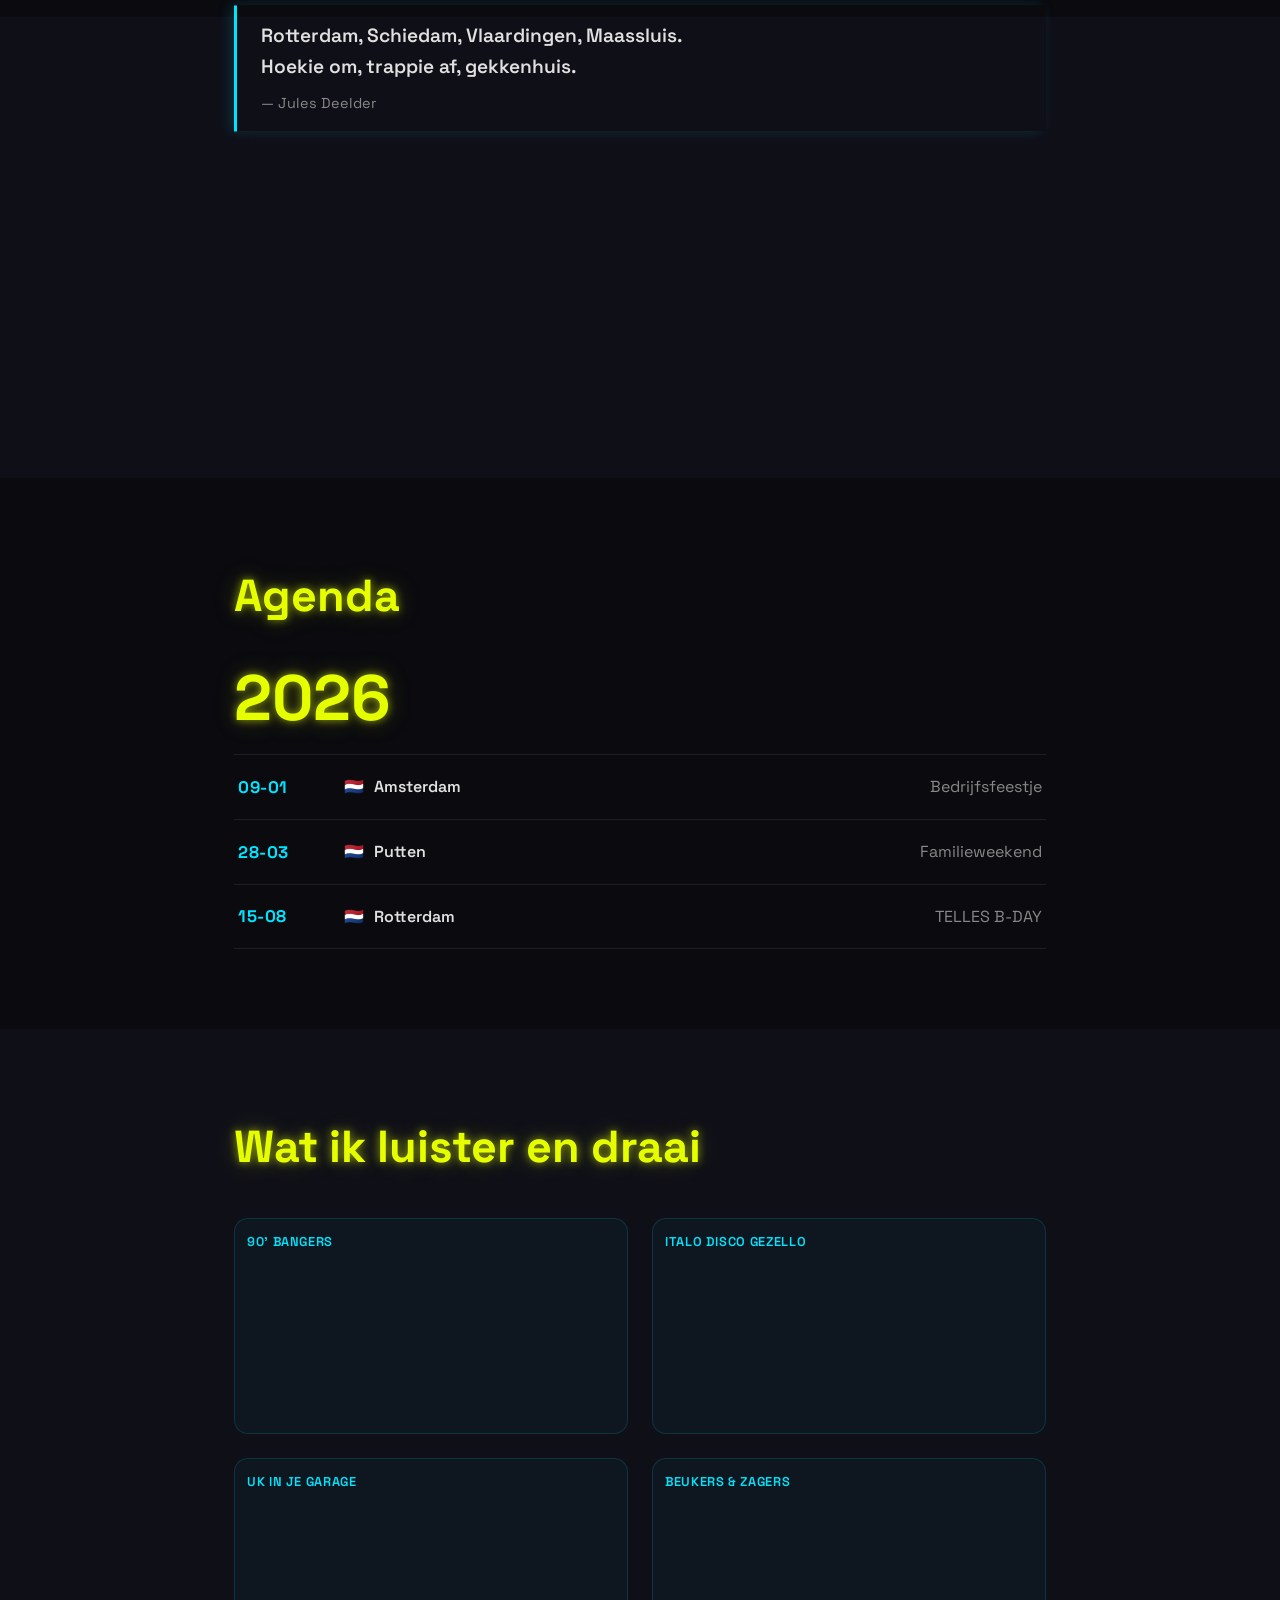
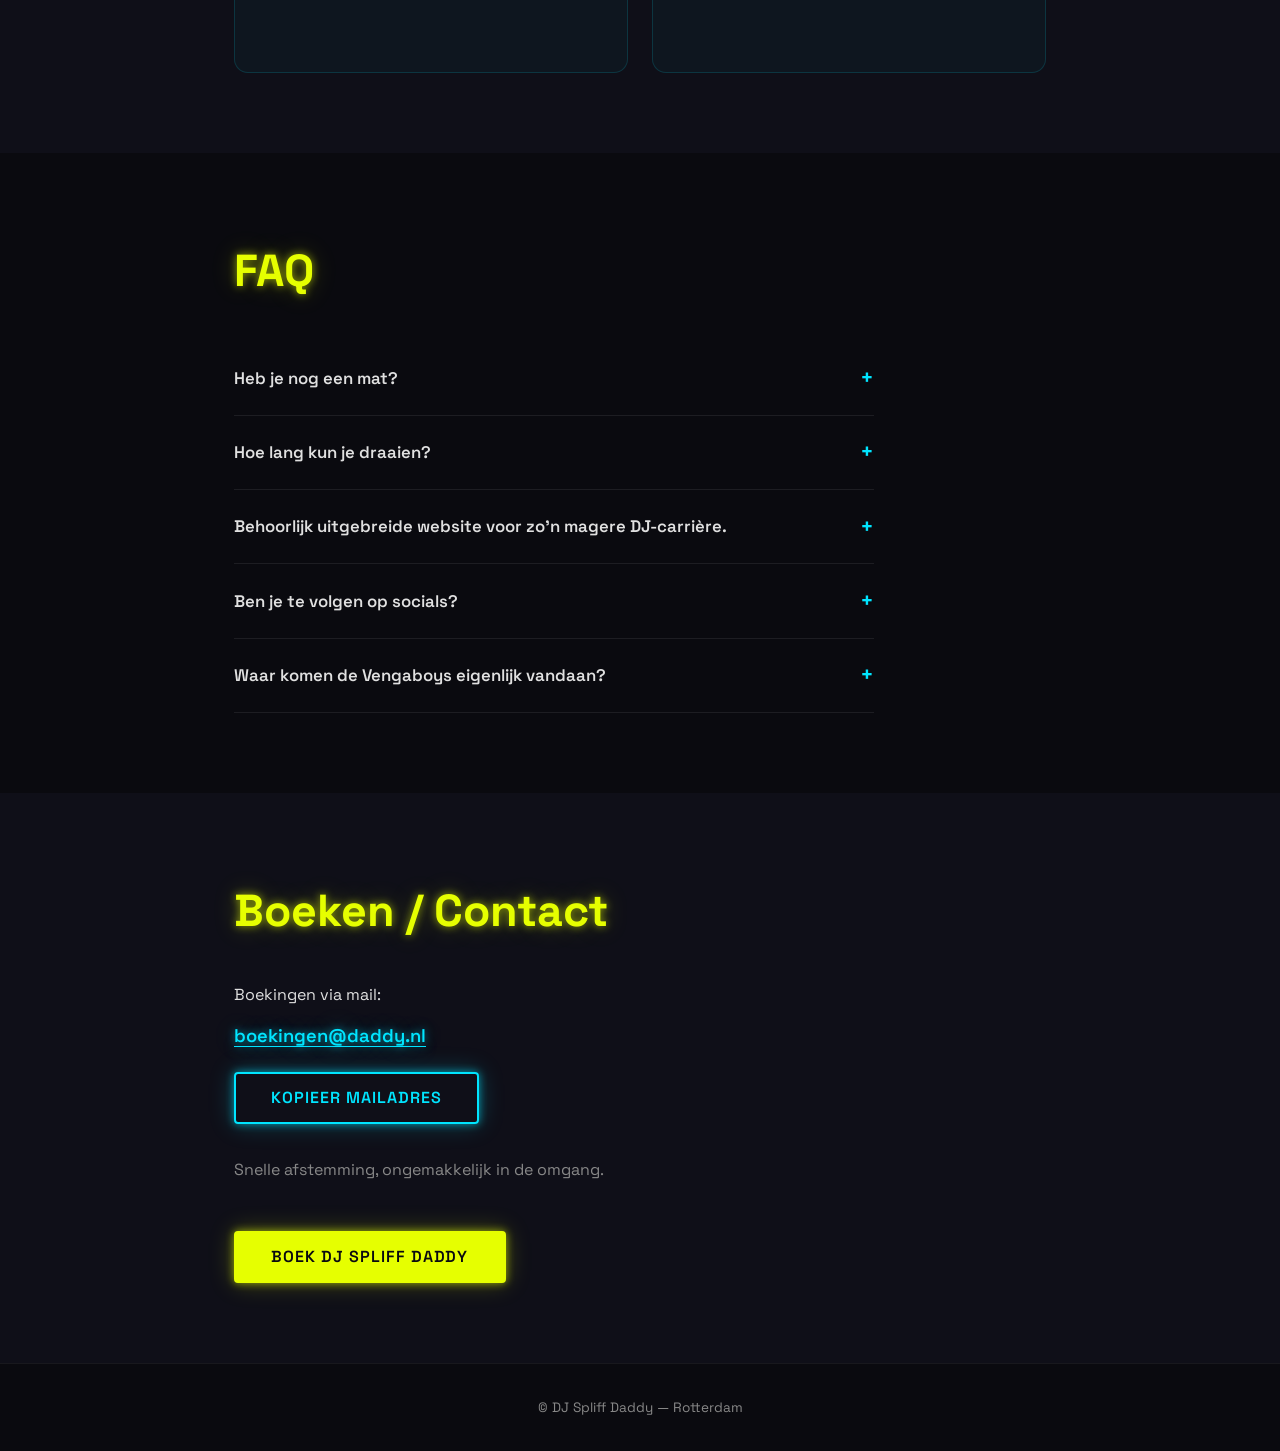
==== commit 8df8950c: "Agenda: 'Bedrijfsfeest REL' -> 'Bedrijfsfeestje' (werkgever anonimiseren) https://claude.ai/code/ses" ====
--- a/index.html
+++ b/index.html
@@ -159,7 +159,7 @@
           <li class="agenda__row">
             <span class="agenda__date">09-01</span>
             <span class="agenda__location"><span class="agenda__flag">🇳🇱</span> Amsterdam</span>
-            <span class="agenda__event">Bedrijfsfeest REL</span>
+            <span class="agenda__event">Bedrijfsfeestje</span>
           </li>
 
           <li class="agenda__row">
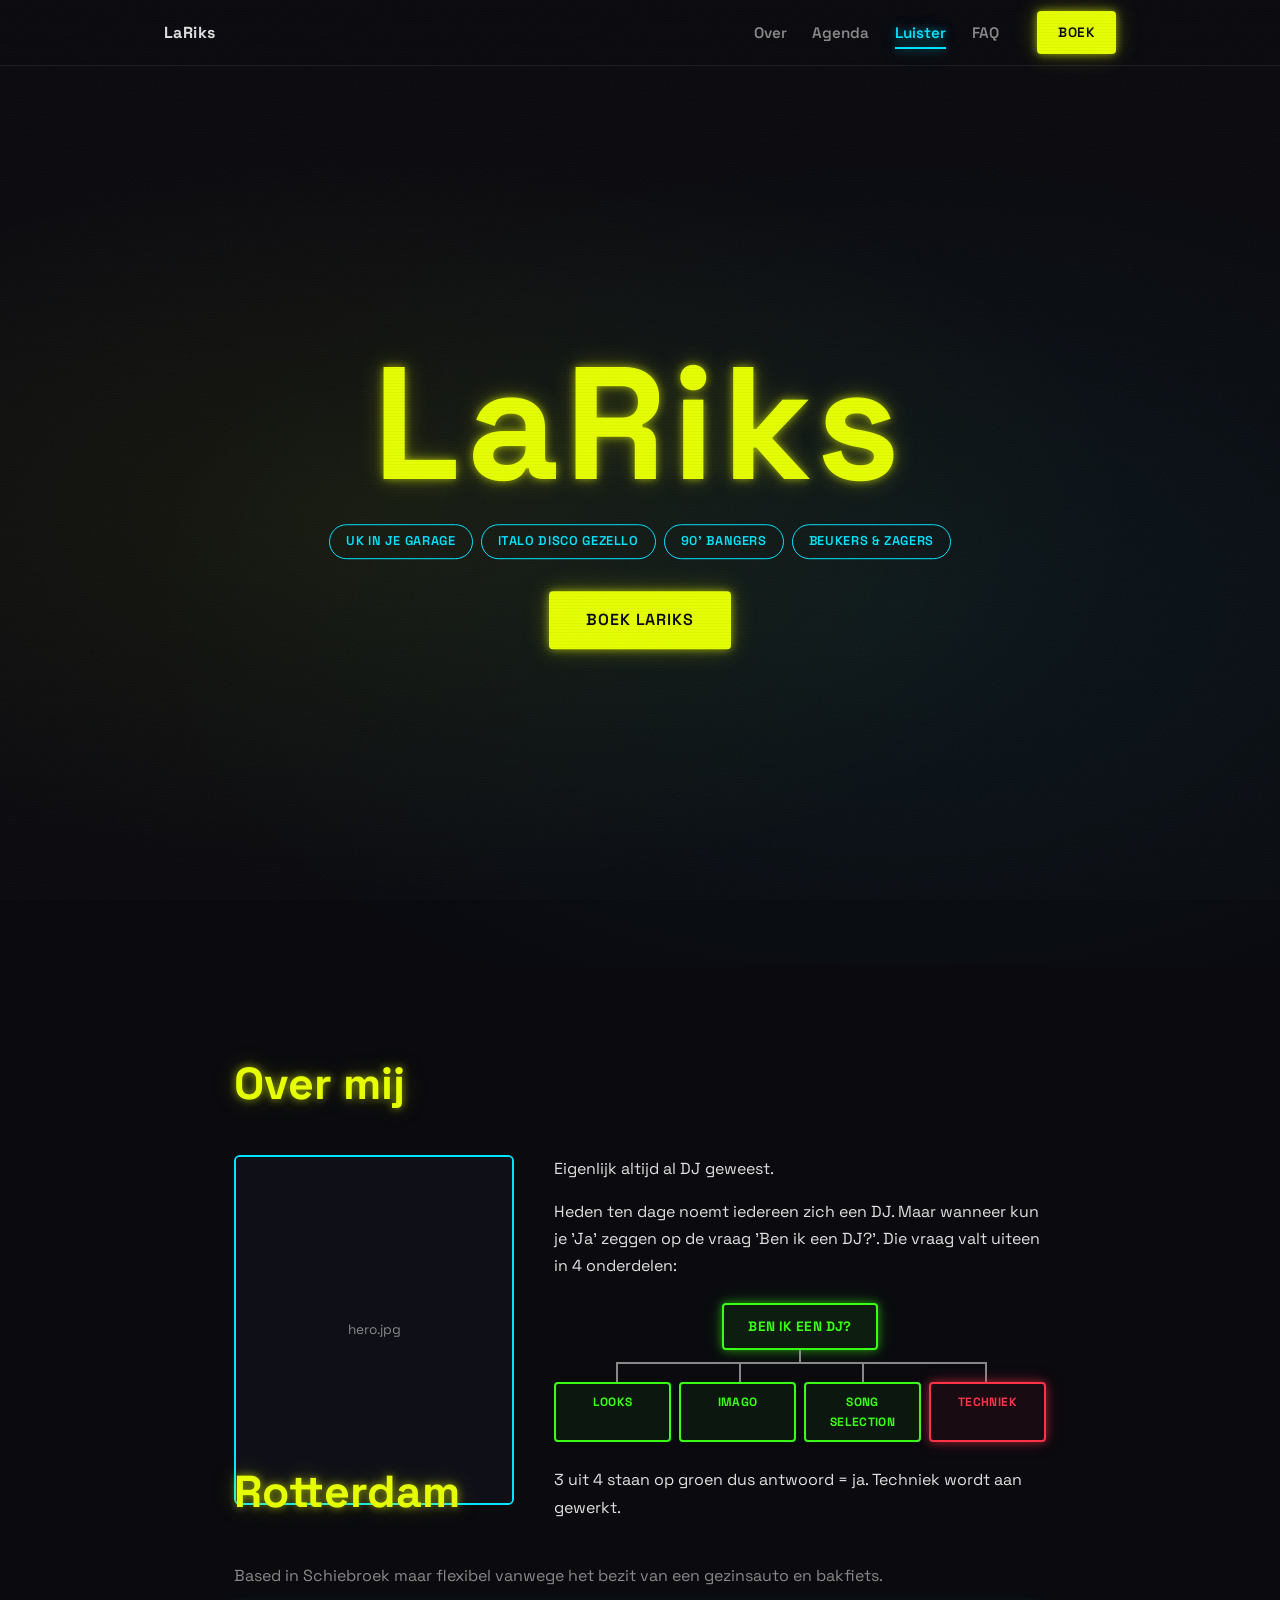
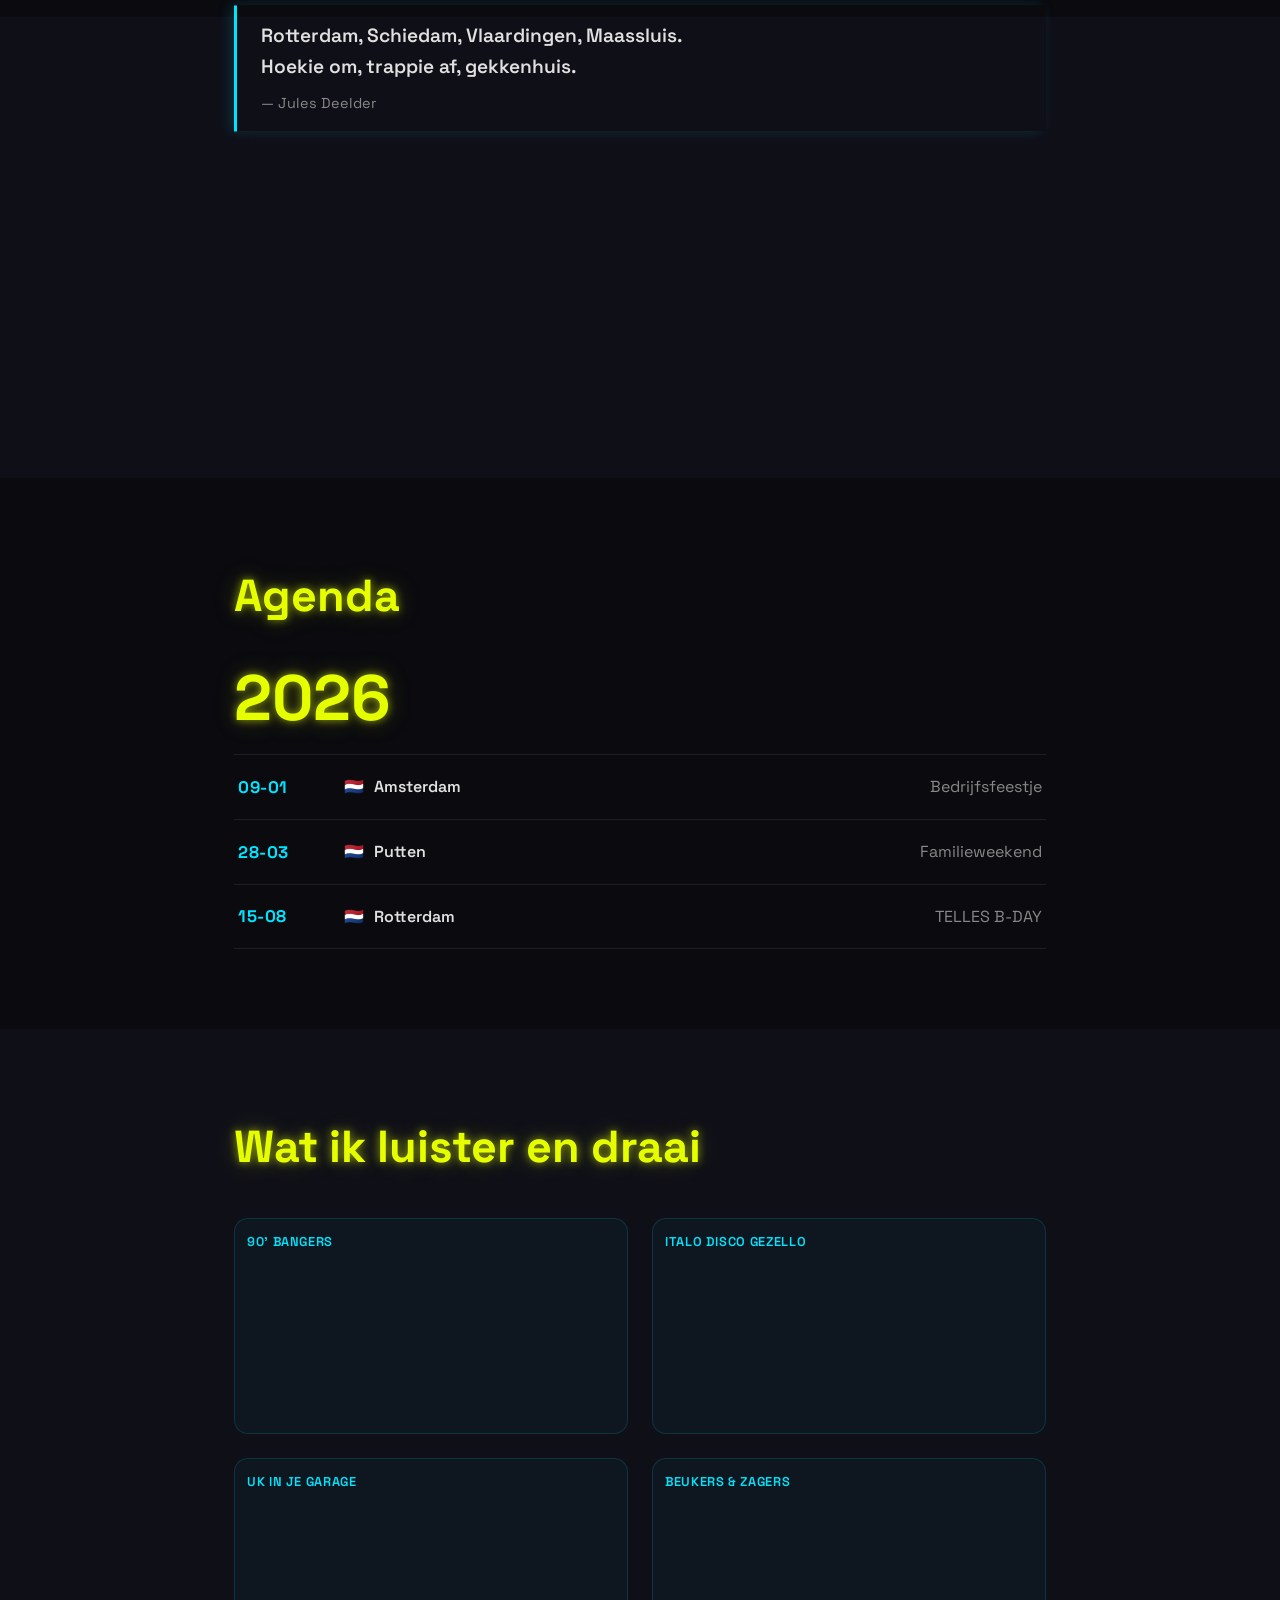
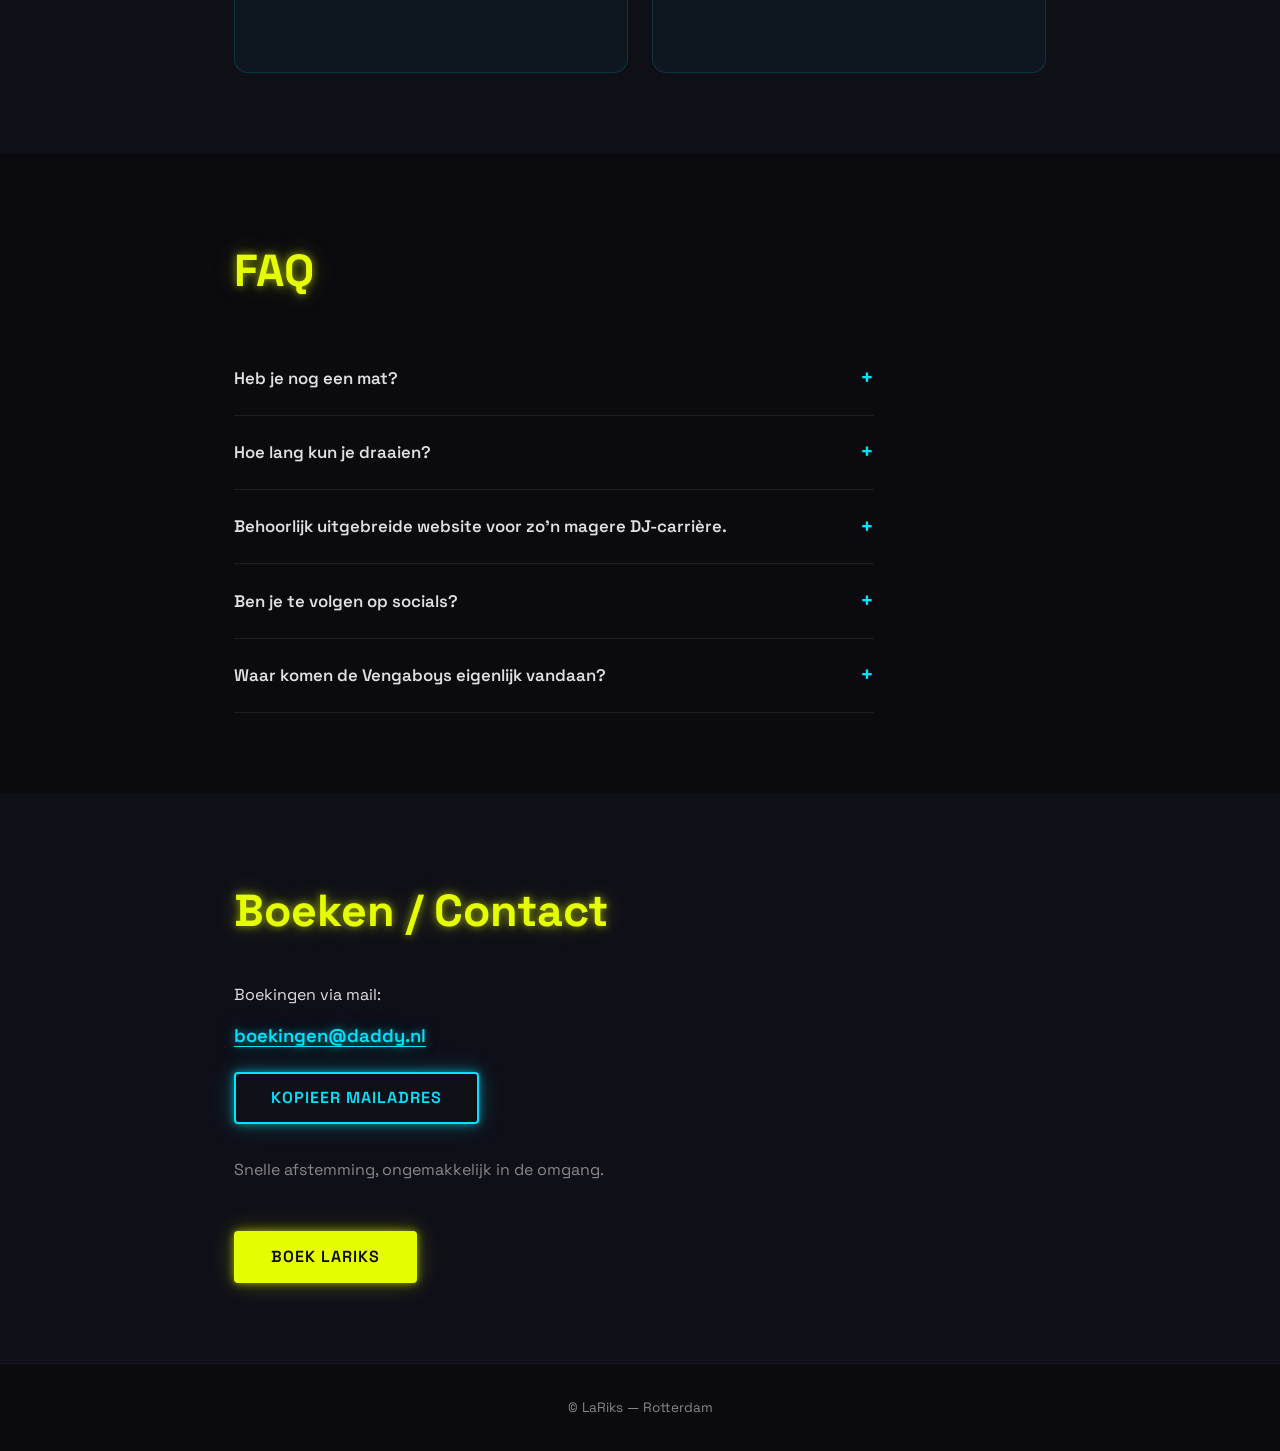
==== commit c42ab52e: "Artiestennaam gewijzigd naar LaRiks - DJ Spliff Daddy -> LaRiks overal (title, meta, nav, hero, foot" ====
--- a/index.html
+++ b/index.html
@@ -8,12 +8,12 @@
   <link rel="icon" href="data:image/svg+xml,<svg xmlns=%22http://www.w3.org/2000/svg%22 viewBox=%220 0 100 100%22><text y=%22.9em%22 font-size=%2290%22>🎧</text></svg>">
 
   <!-- SEO -->
-  <title>DJ Spliff Daddy — DJ uit Rotterdam | Boekingen</title>
-  <meta name="description" content="DJ Spliff Daddy — DJ uit Rotterdam. UK Garage, Italo Disco, 90's bangers en meer. Beschikbaar voor boekingen.">
+  <title>LaRiks — DJ uit Rotterdam | Boekingen</title>
+  <meta name="description" content="LaRiks — DJ uit Rotterdam. UK Garage, Italo Disco, 90's bangers en meer. Beschikbaar voor boekingen.">
 
   <!-- Open Graph -->
-  <meta property="og:title" content="DJ Spliff Daddy — DJ uit Rotterdam">
-  <meta property="og:description" content="DJ Spliff Daddy. UK in je Garage, Italo Disco Gezello & 90' Bangers.">
+  <meta property="og:title" content="LaRiks — DJ uit Rotterdam">
+  <meta property="og:description" content="LaRiks. UK in je Garage, Italo Disco Gezello & 90' Bangers.">
   <meta property="og:type" content="website">
   <meta property="og:image" content="assets/hero.jpg">
 
@@ -40,7 +40,7 @@
        ============================================ -->
   <nav class="site-nav" id="siteNav" aria-label="Hoofdnavigatie">
     <div class="site-nav__inner">
-      <a href="#hero" class="site-nav__brand">DJ Spliff Daddy</a>
+      <a href="#hero" class="site-nav__brand">LaRiks</a>
       <ul class="site-nav__links">
         <li><a href="#over" class="site-nav__link">Over</a></li>
         <li><a href="#agenda" class="site-nav__link">Agenda</a></li>
@@ -57,9 +57,9 @@
   <section class="hero" id="hero" data-parallax="0.3">
     <div class="hero__content">
       <div class="hero__photo">
-        <img src="assets/hero.jpg" alt="DJ Spliff Daddy" class="hero__photo-img" onerror="this.parentElement.style.display='none'">
-      </div>
-      <h1 class="hero__title neon-text">DJ Spliff Daddy</h1>
+        <img src="assets/hero.jpg" alt="LaRiks" class="hero__photo-img" onerror="this.parentElement.style.display='none'">
+      </div>
+      <h1 class="hero__title neon-text">LaRiks</h1>
 
       <!-- GENRE TAGS -->
       <div class="genre-tags">
@@ -69,7 +69,7 @@
         <a href="https://open.spotify.com/playlist/5kQzJcHHc57Rl9Vzh4SRj6?si=ad35b520052c4538" class="genre-tag" target="_blank" rel="noopener" aria-label="Beukers en zagers playlist op Spotify">Beukers &amp; zagers</a>
       </div>
 
-      <a href="#contact" class="btn btn--primary" aria-label="Scroll naar boekingssectie">BOEK JE DADDY</a>
+      <a href="#contact" class="btn btn--primary" aria-label="Scroll naar boekingssectie">BOEK LARIKS</a>
     </div>
   </section>
 
@@ -85,7 +85,7 @@
         <div class="photo-frame glow-pulse" id="photo-about">
           <img
             src="assets/hero.jpg"
-            alt="Portretfoto van DJ Spliff Daddy"
+            alt="Portretfoto van LaRiks"
             class="photo-frame__img"
             loading="lazy"
             onerror="this.parentElement.classList.add('photo-frame--fallback')"
@@ -290,7 +290,7 @@
           De mailto-link en kopieerknop passen zich automatisch aan.
         -->
         <p class="contact-email">
-          <a href="#" class="email-link" id="emailLink" data-mailto="rikvberkel@gmail.com" aria-label="Stuur een mail naar DJ Spliff Daddy">
+          <a href="#" class="email-link" id="emailLink" data-mailto="rikvberkel@gmail.com" aria-label="Stuur een mail naar LaRiks">
             <span id="emailAddress">boekingen@daddy.nl</span>
           </a>
         </p>
@@ -305,7 +305,7 @@
           <p>Snelle afstemming, ongemakkelijk in de omgang.</p>
         </div>
 
-        <button class="btn btn--primary" id="ctaContact" aria-label="Stuur een boekingsmail naar DJ Spliff Daddy">Boek DJ Spliff Daddy</button>
+        <button class="btn btn--primary" id="ctaContact" aria-label="Stuur een boekingsmail naar LaRiks">Boek LaRiks</button>
       </div>
     </div>
   </section>
@@ -314,7 +314,7 @@
        FOOTER
        ============================================ -->
   <footer class="footer">
-    <p>&copy; DJ Spliff Daddy — Rotterdam</p>
+    <p>&copy; LaRiks — Rotterdam</p>
   </footer>
 
   <script src="main.js"></script>
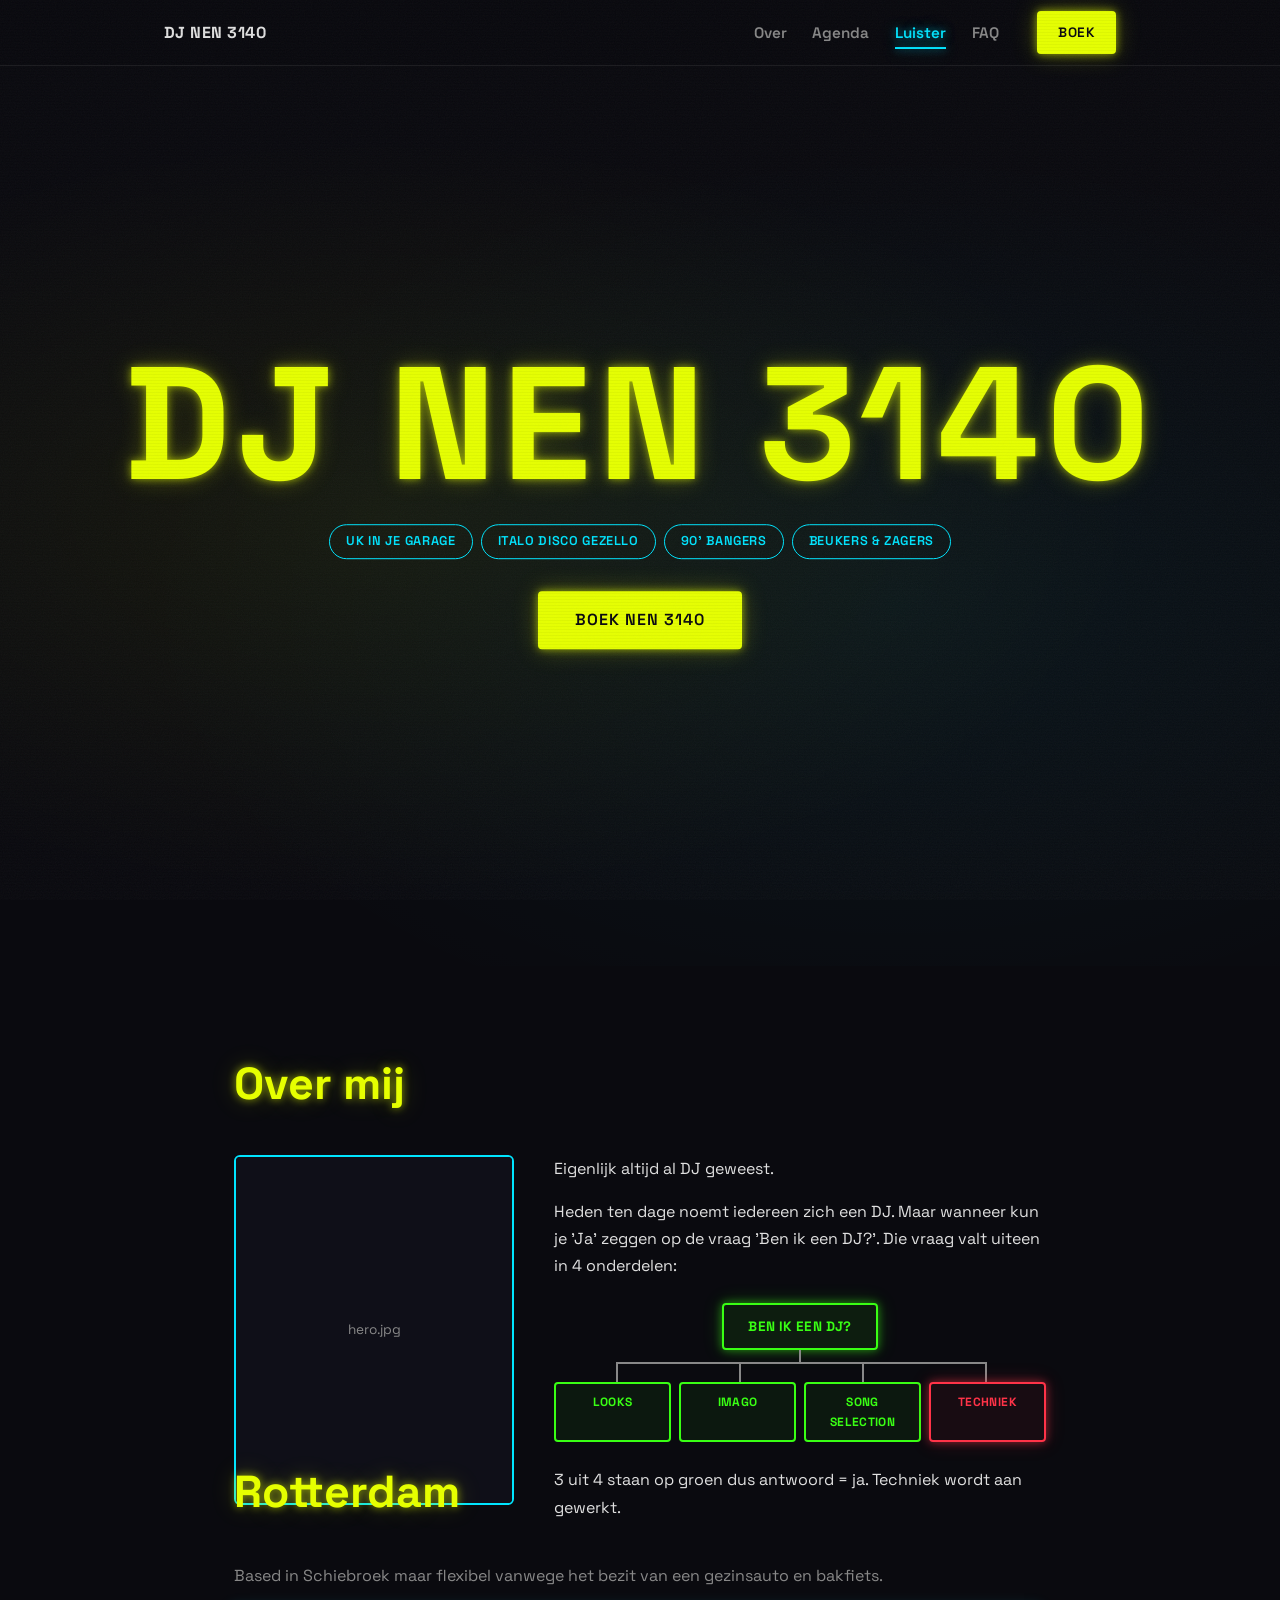
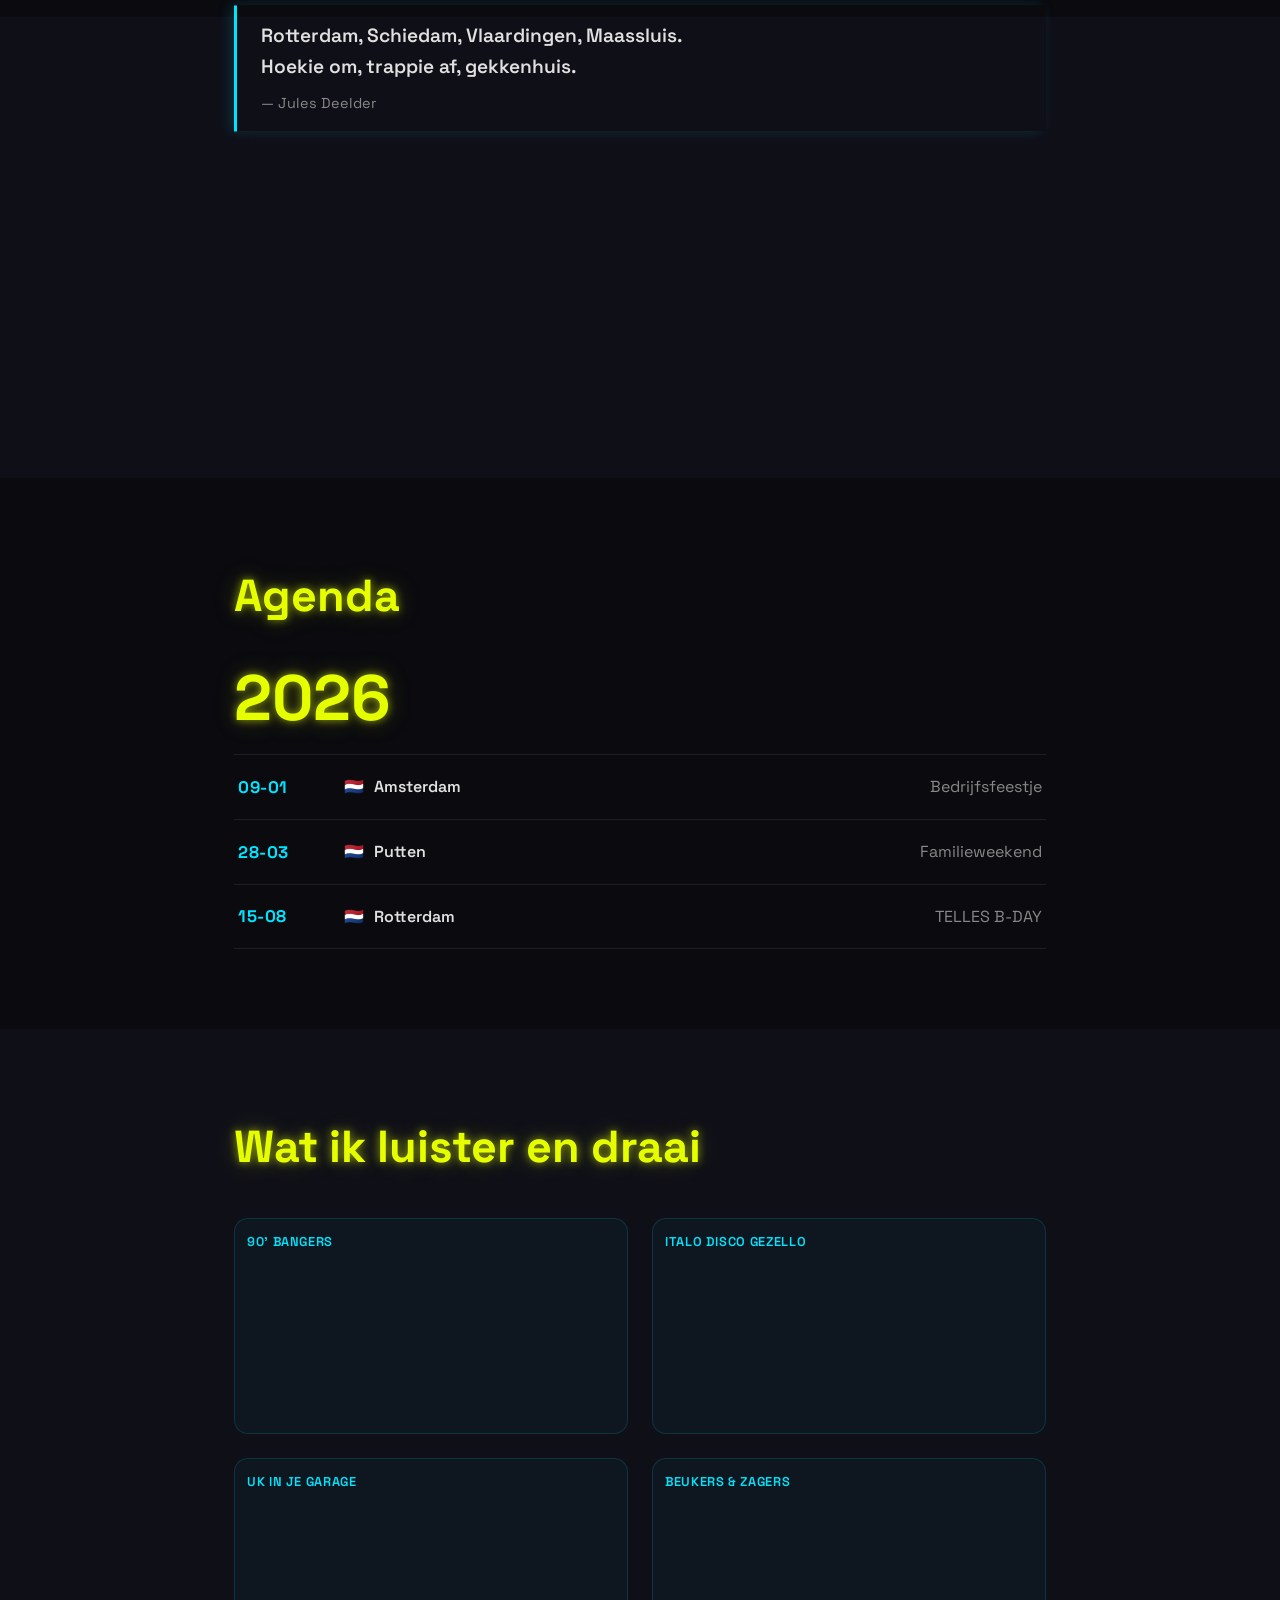
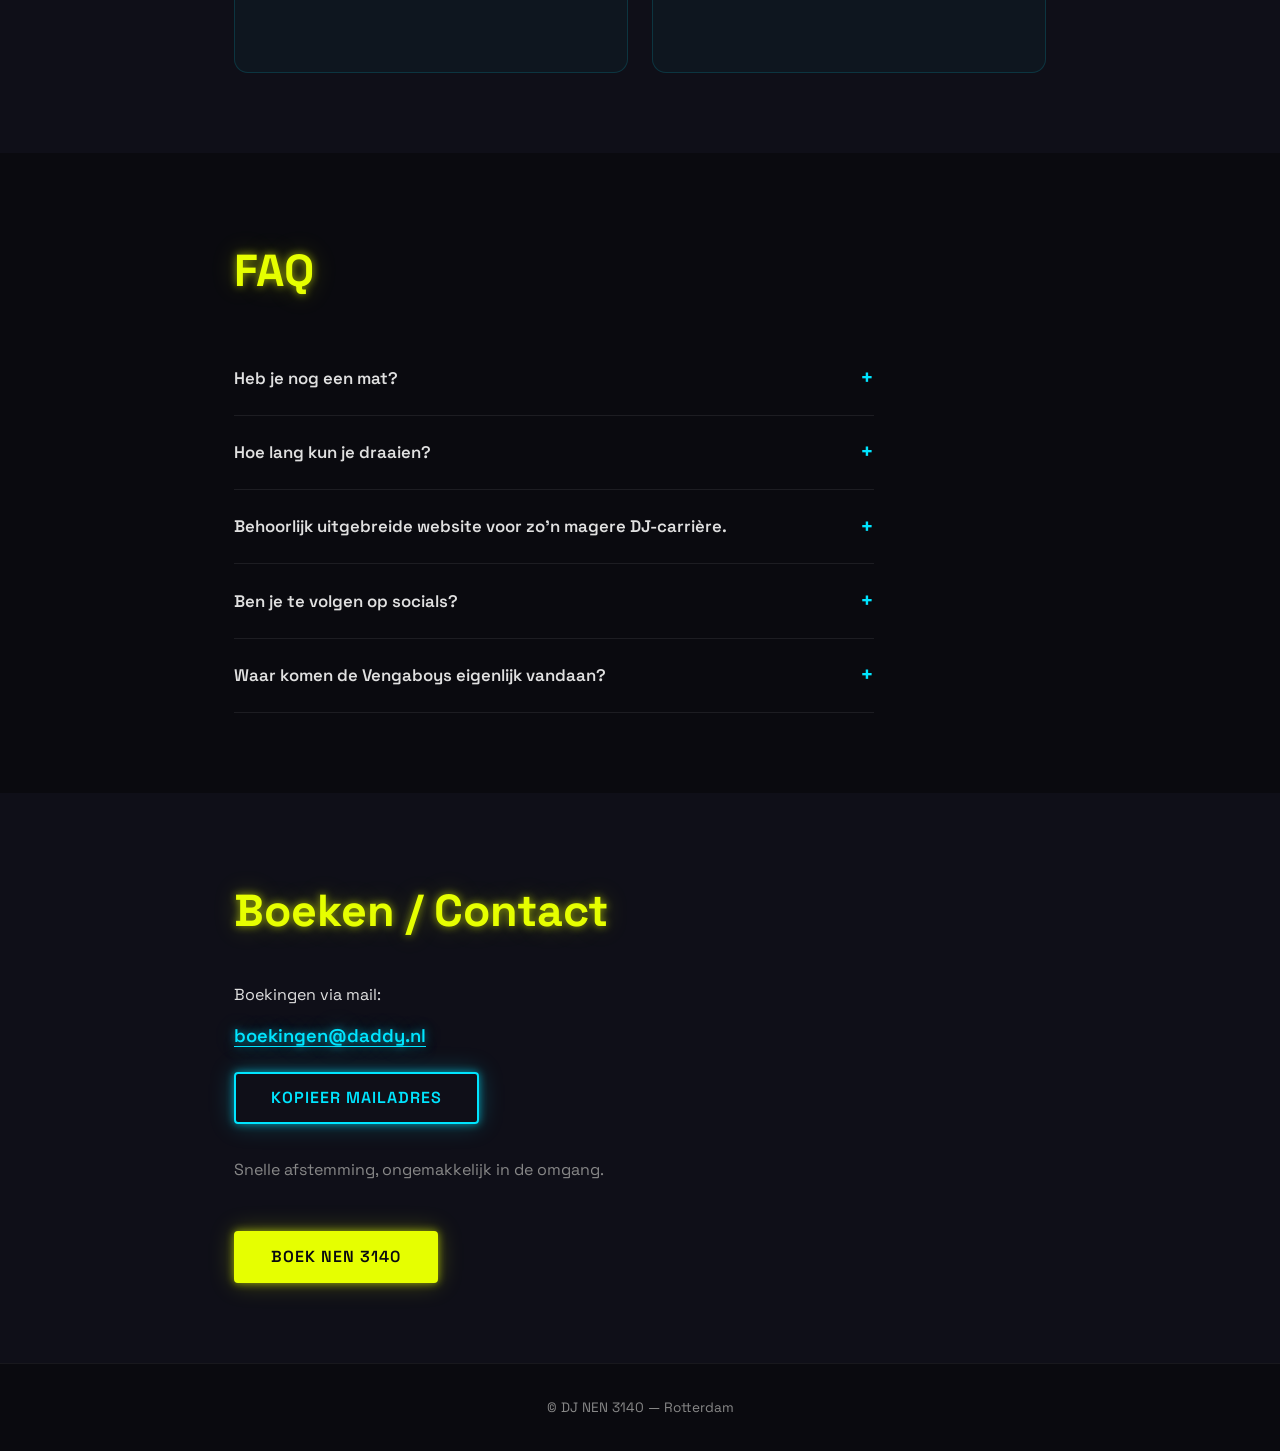
==== commit 6dbe18b3: "Artiestennaam gewijzigd naar DJ NEN 3140 - LaRiks -> DJ NEN 3140 overal (title, meta, nav, hero, foo" ====
--- a/index.html
+++ b/index.html
@@ -8,12 +8,12 @@
   <link rel="icon" href="data:image/svg+xml,<svg xmlns=%22http://www.w3.org/2000/svg%22 viewBox=%220 0 100 100%22><text y=%22.9em%22 font-size=%2290%22>🎧</text></svg>">
 
   <!-- SEO -->
-  <title>LaRiks — DJ uit Rotterdam | Boekingen</title>
-  <meta name="description" content="LaRiks — DJ uit Rotterdam. UK Garage, Italo Disco, 90's bangers en meer. Beschikbaar voor boekingen.">
+  <title>DJ NEN 3140 — DJ uit Rotterdam | Boekingen</title>
+  <meta name="description" content="DJ NEN 3140 — DJ uit Rotterdam. UK Garage, Italo Disco, 90's bangers en meer. Beschikbaar voor boekingen.">
 
   <!-- Open Graph -->
-  <meta property="og:title" content="LaRiks — DJ uit Rotterdam">
-  <meta property="og:description" content="LaRiks. UK in je Garage, Italo Disco Gezello & 90' Bangers.">
+  <meta property="og:title" content="DJ NEN 3140 — Rotterdam">
+  <meta property="og:description" content="DJ NEN 3140. UK in je Garage, Italo Disco Gezello & 90' Bangers.">
   <meta property="og:type" content="website">
   <meta property="og:image" content="assets/hero.jpg">
 
@@ -40,7 +40,7 @@
        ============================================ -->
   <nav class="site-nav" id="siteNav" aria-label="Hoofdnavigatie">
     <div class="site-nav__inner">
-      <a href="#hero" class="site-nav__brand">LaRiks</a>
+      <a href="#hero" class="site-nav__brand">DJ NEN 3140</a>
       <ul class="site-nav__links">
         <li><a href="#over" class="site-nav__link">Over</a></li>
         <li><a href="#agenda" class="site-nav__link">Agenda</a></li>
@@ -57,9 +57,9 @@
   <section class="hero" id="hero" data-parallax="0.3">
     <div class="hero__content">
       <div class="hero__photo">
-        <img src="assets/hero.jpg" alt="LaRiks" class="hero__photo-img" onerror="this.parentElement.style.display='none'">
-      </div>
-      <h1 class="hero__title neon-text">LaRiks</h1>
+        <img src="assets/hero.jpg" alt="DJ NEN 3140" class="hero__photo-img" onerror="this.parentElement.style.display='none'">
+      </div>
+      <h1 class="hero__title neon-text">DJ NEN 3140</h1>
 
       <!-- GENRE TAGS -->
       <div class="genre-tags">
@@ -69,7 +69,7 @@
         <a href="https://open.spotify.com/playlist/5kQzJcHHc57Rl9Vzh4SRj6?si=ad35b520052c4538" class="genre-tag" target="_blank" rel="noopener" aria-label="Beukers en zagers playlist op Spotify">Beukers &amp; zagers</a>
       </div>
 
-      <a href="#contact" class="btn btn--primary" aria-label="Scroll naar boekingssectie">BOEK LARIKS</a>
+      <a href="#contact" class="btn btn--primary" aria-label="Scroll naar boekingssectie">BOEK NEN 3140</a>
     </div>
   </section>
 
@@ -85,7 +85,7 @@
         <div class="photo-frame glow-pulse" id="photo-about">
           <img
             src="assets/hero.jpg"
-            alt="Portretfoto van LaRiks"
+            alt="Portretfoto van DJ NEN 3140"
             class="photo-frame__img"
             loading="lazy"
             onerror="this.parentElement.classList.add('photo-frame--fallback')"
@@ -290,7 +290,7 @@
           De mailto-link en kopieerknop passen zich automatisch aan.
         -->
         <p class="contact-email">
-          <a href="#" class="email-link" id="emailLink" data-mailto="rikvberkel@gmail.com" aria-label="Stuur een mail naar LaRiks">
+          <a href="#" class="email-link" id="emailLink" data-mailto="rikvberkel@gmail.com" aria-label="Stuur een mail naar DJ NEN 3140">
             <span id="emailAddress">boekingen@daddy.nl</span>
           </a>
         </p>
@@ -305,7 +305,7 @@
           <p>Snelle afstemming, ongemakkelijk in de omgang.</p>
         </div>
 
-        <button class="btn btn--primary" id="ctaContact" aria-label="Stuur een boekingsmail naar LaRiks">Boek LaRiks</button>
+        <button class="btn btn--primary" id="ctaContact" aria-label="Stuur een boekingsmail naar DJ NEN 3140">Boek NEN 3140</button>
       </div>
     </div>
   </section>
@@ -314,7 +314,7 @@
        FOOTER
        ============================================ -->
   <footer class="footer">
-    <p>&copy; LaRiks — Rotterdam</p>
+    <p>&copy; DJ NEN 3140 — Rotterdam</p>
   </footer>
 
   <script src="main.js"></script>
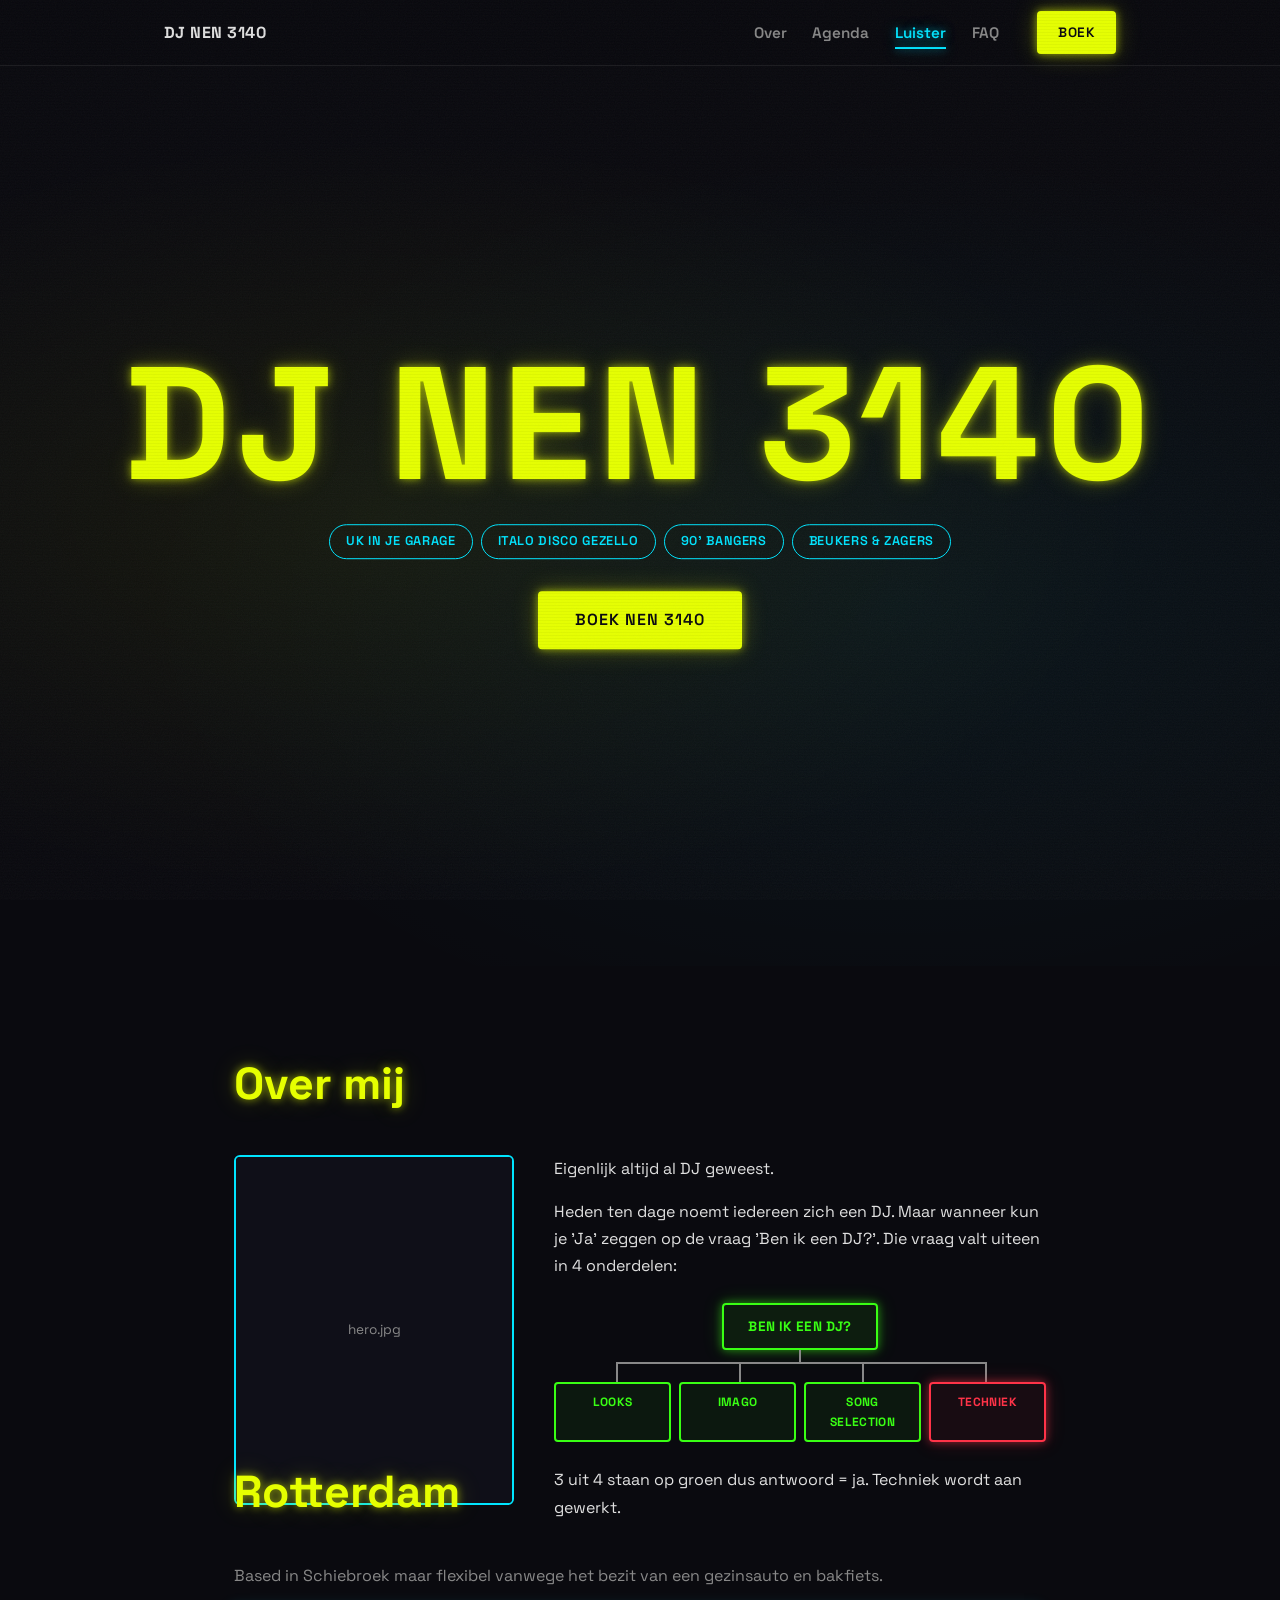
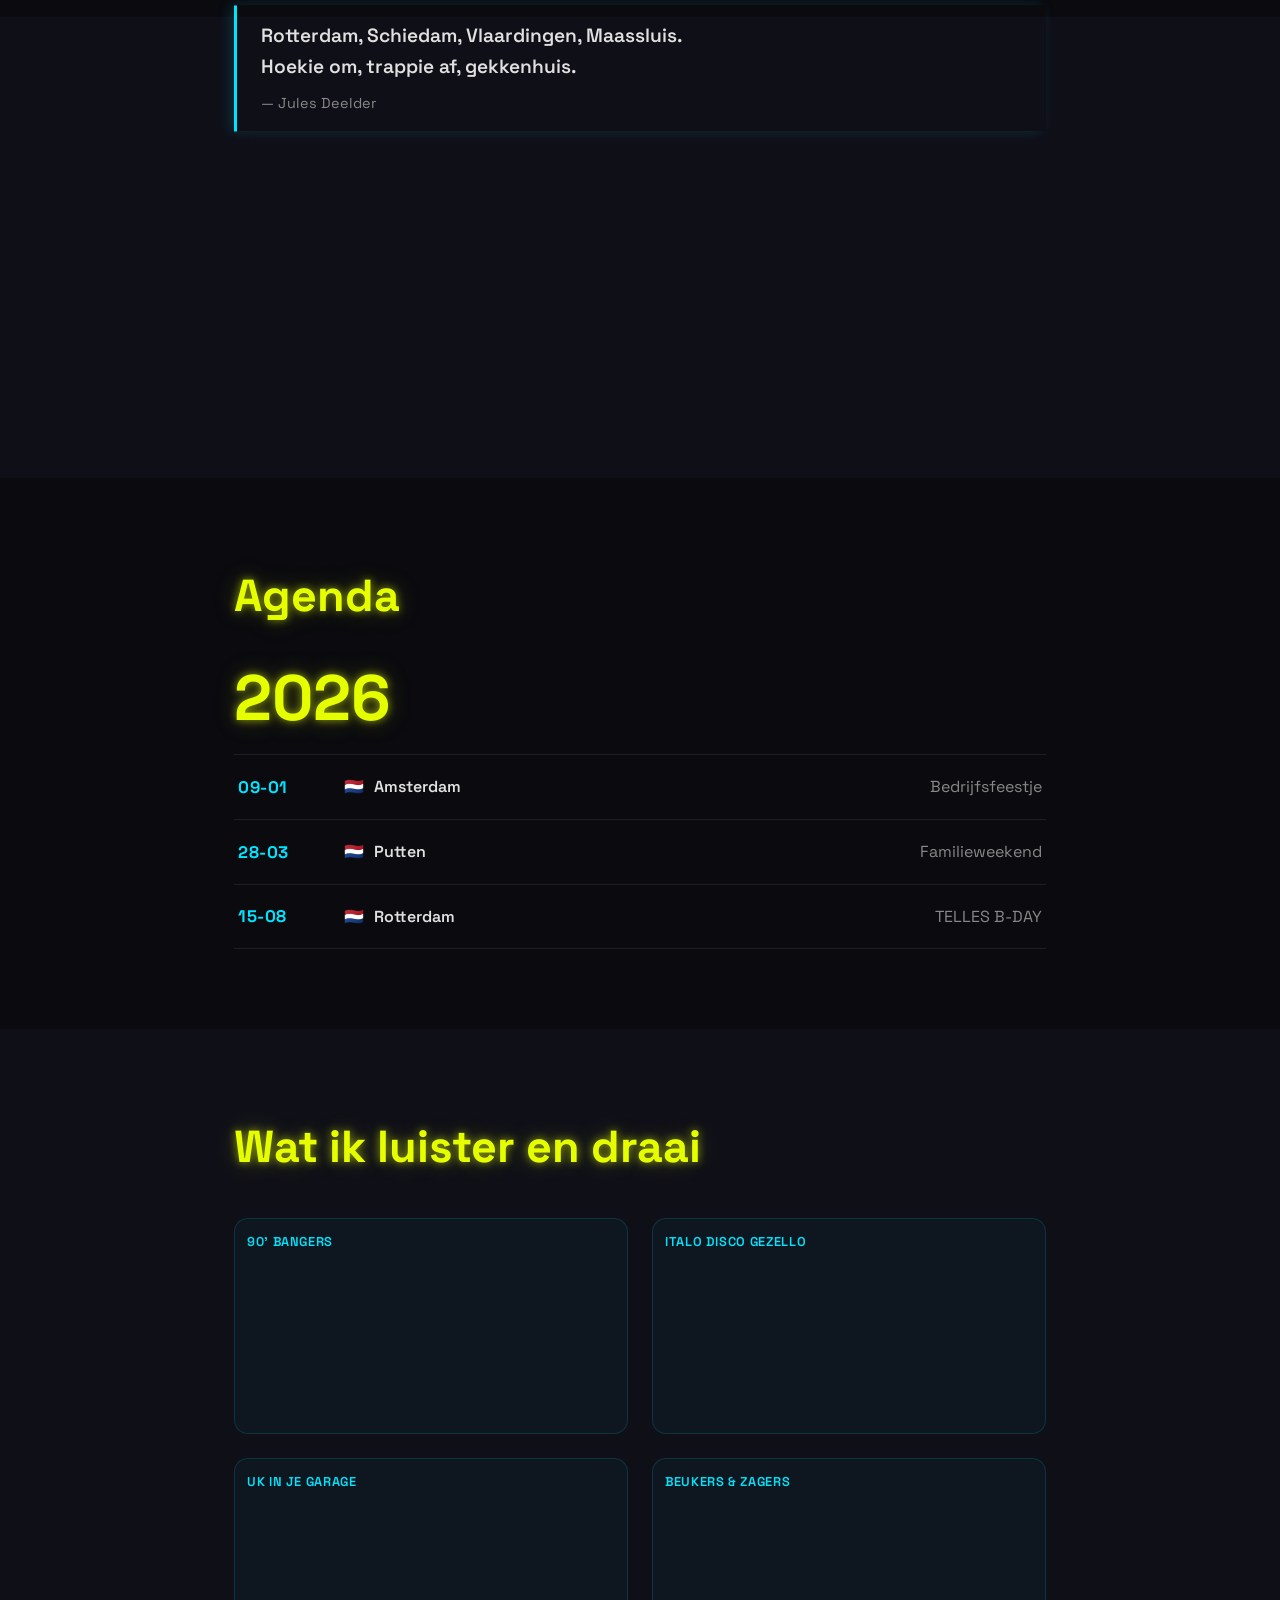
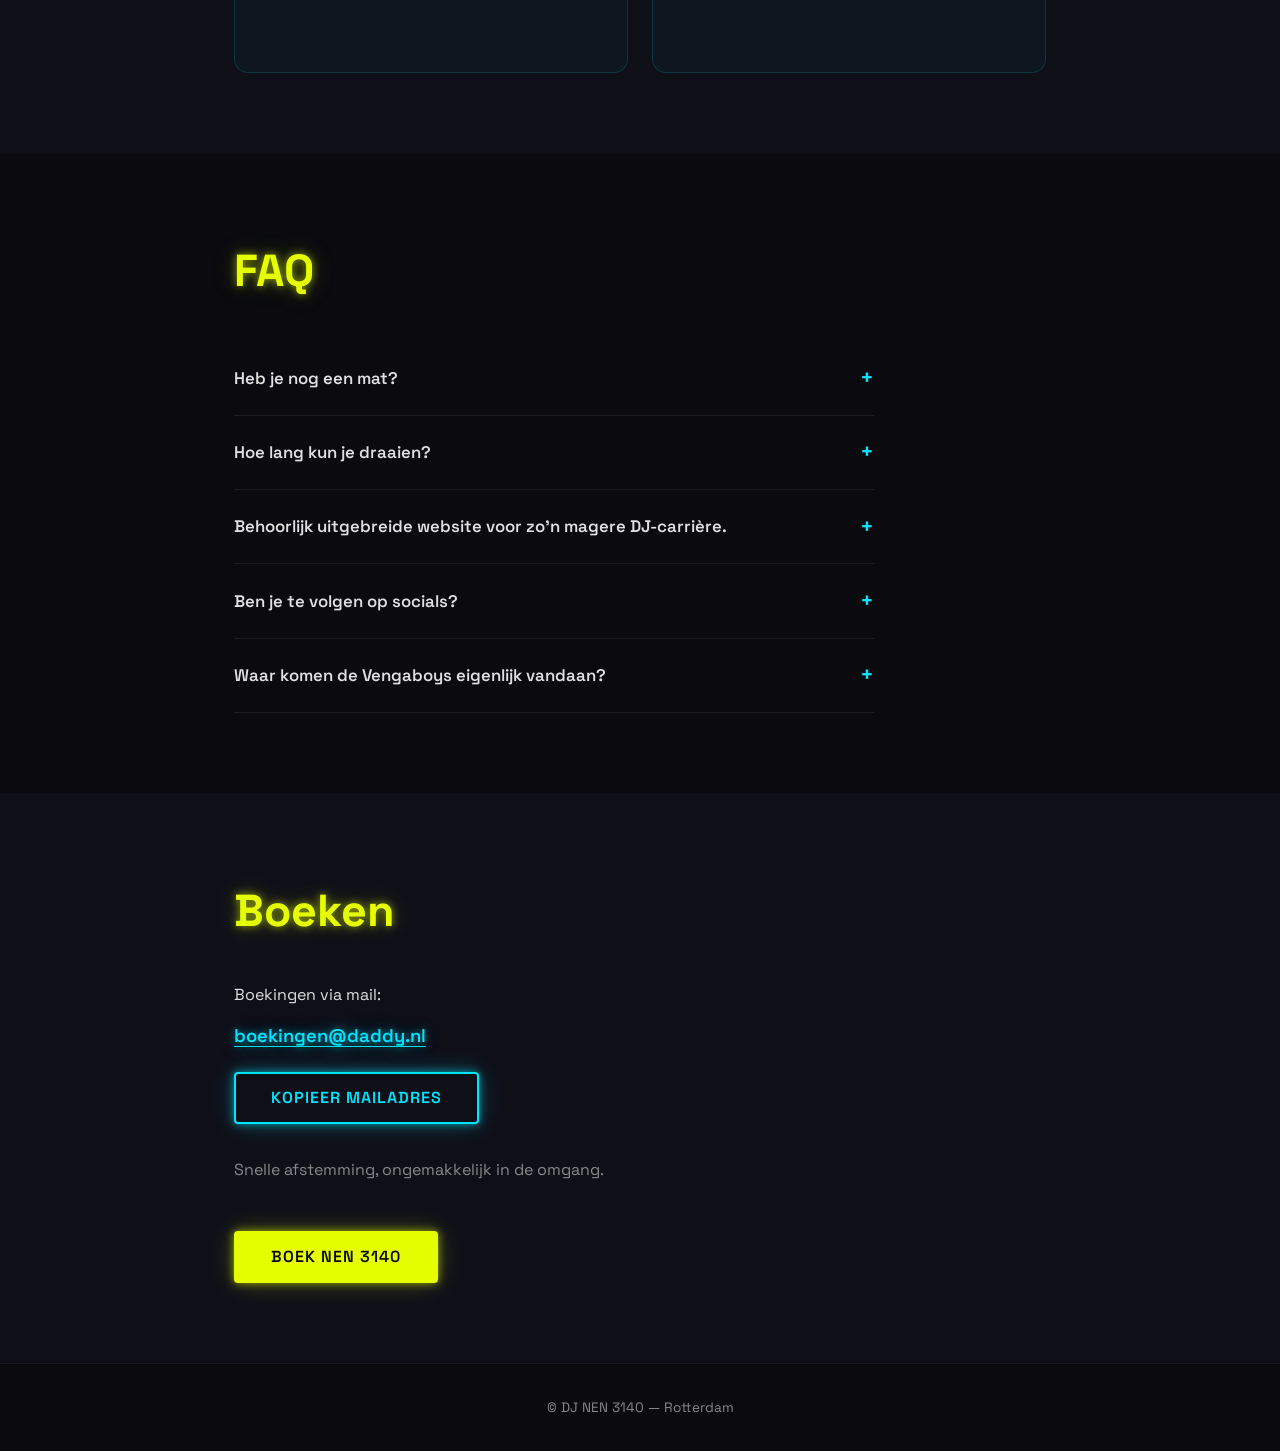
==== commit 9f030db7: "Contact-heading: 'Boeken / Contact' -> 'Boeken' https://claude.ai/code/session_01ERhdSVkAVQHvj8tGALR" ====
--- a/index.html
+++ b/index.html
@@ -280,7 +280,7 @@
        ============================================ -->
   <section class="section section--alt" id="contact">
     <div class="container">
-      <h2 class="section__heading neon-text">Boeken / Contact</h2>
+      <h2 class="section__heading neon-text">Boeken</h2>
       <div class="contact-block fade-in">
         <p>Boekingen via mail:</p>
 
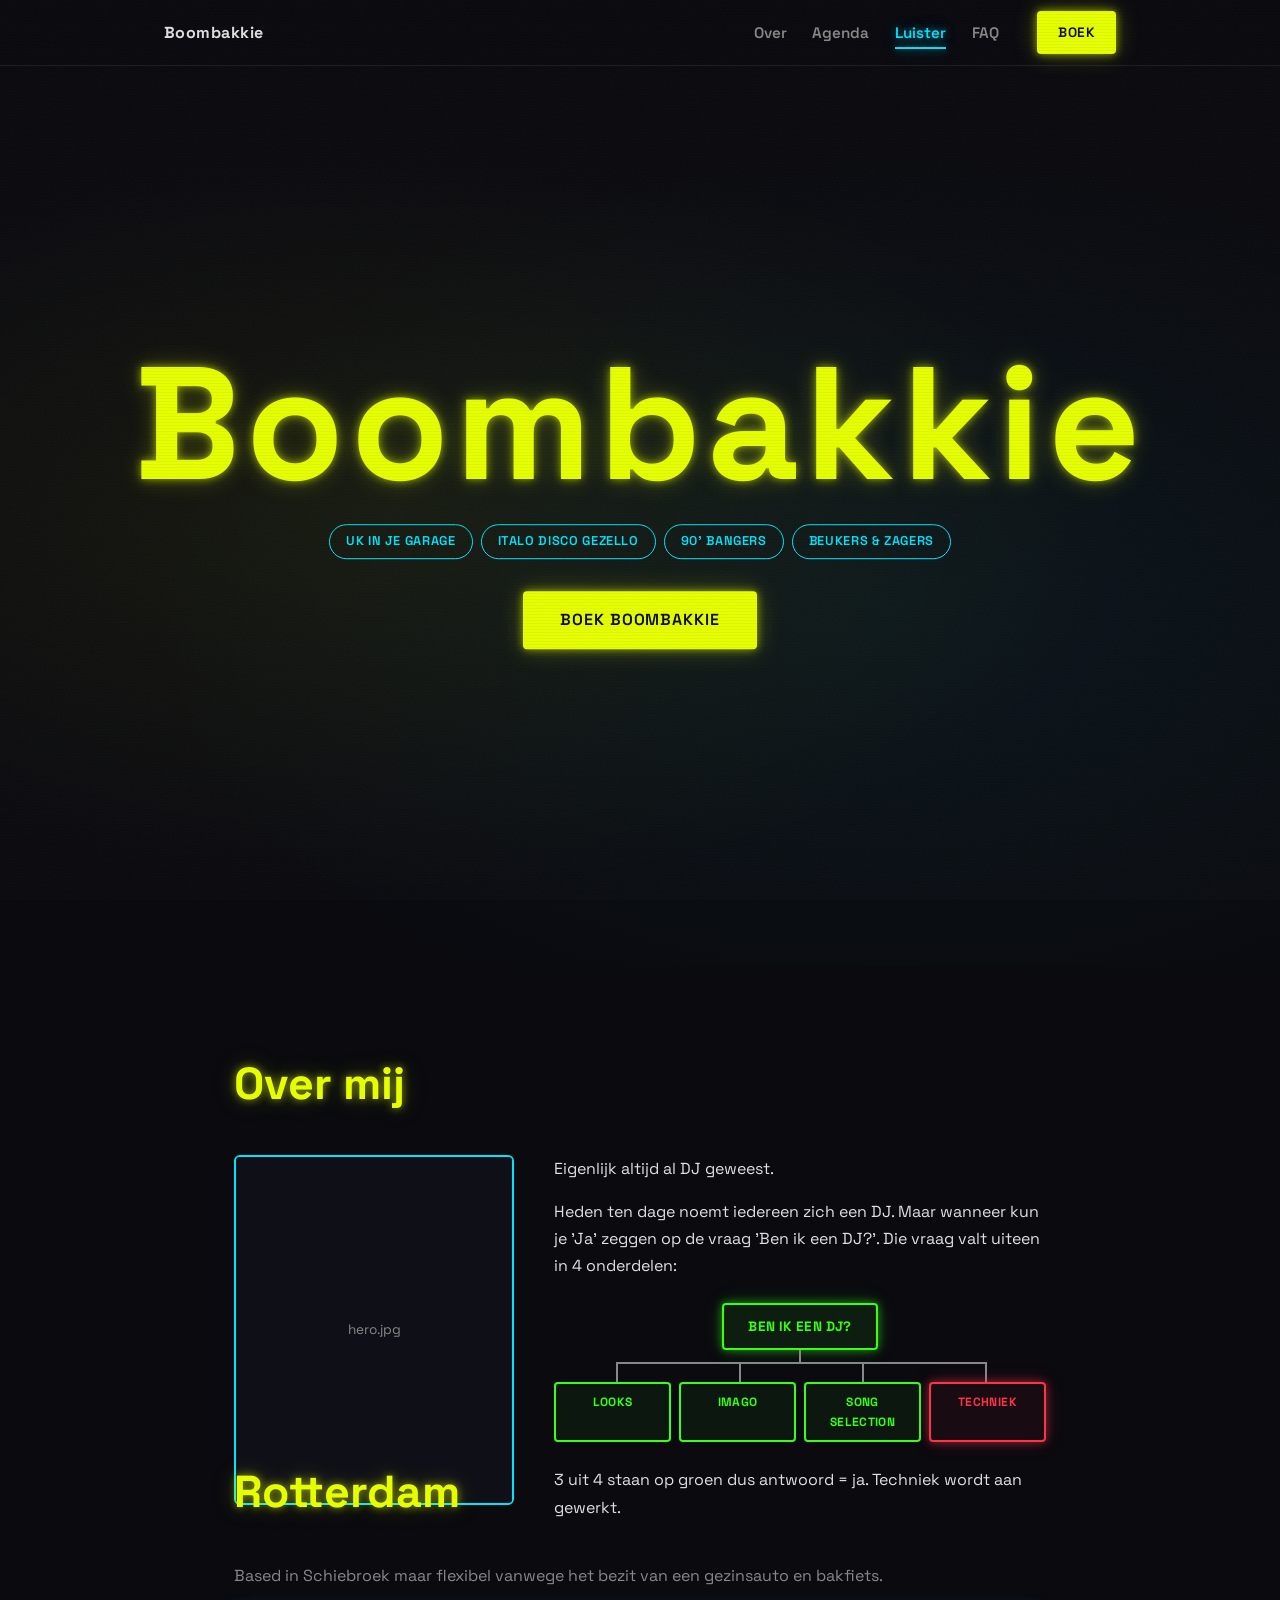
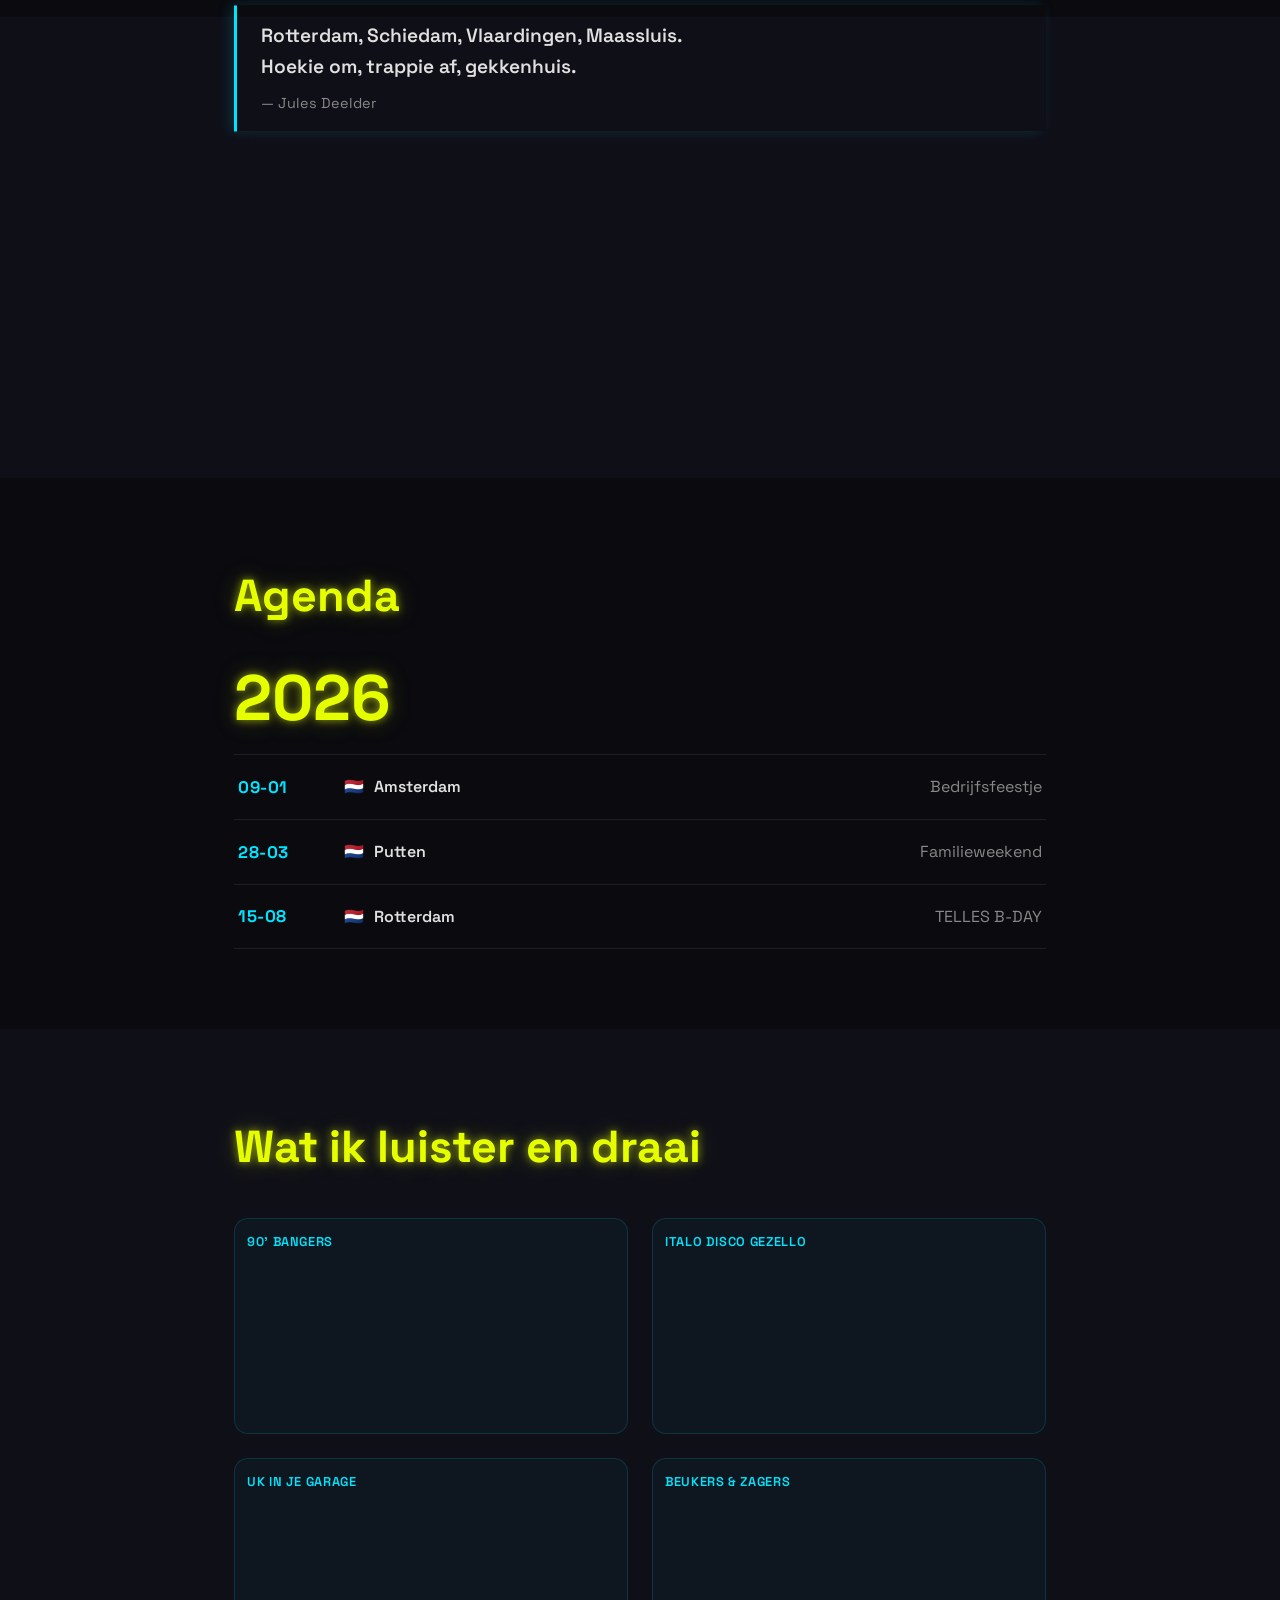
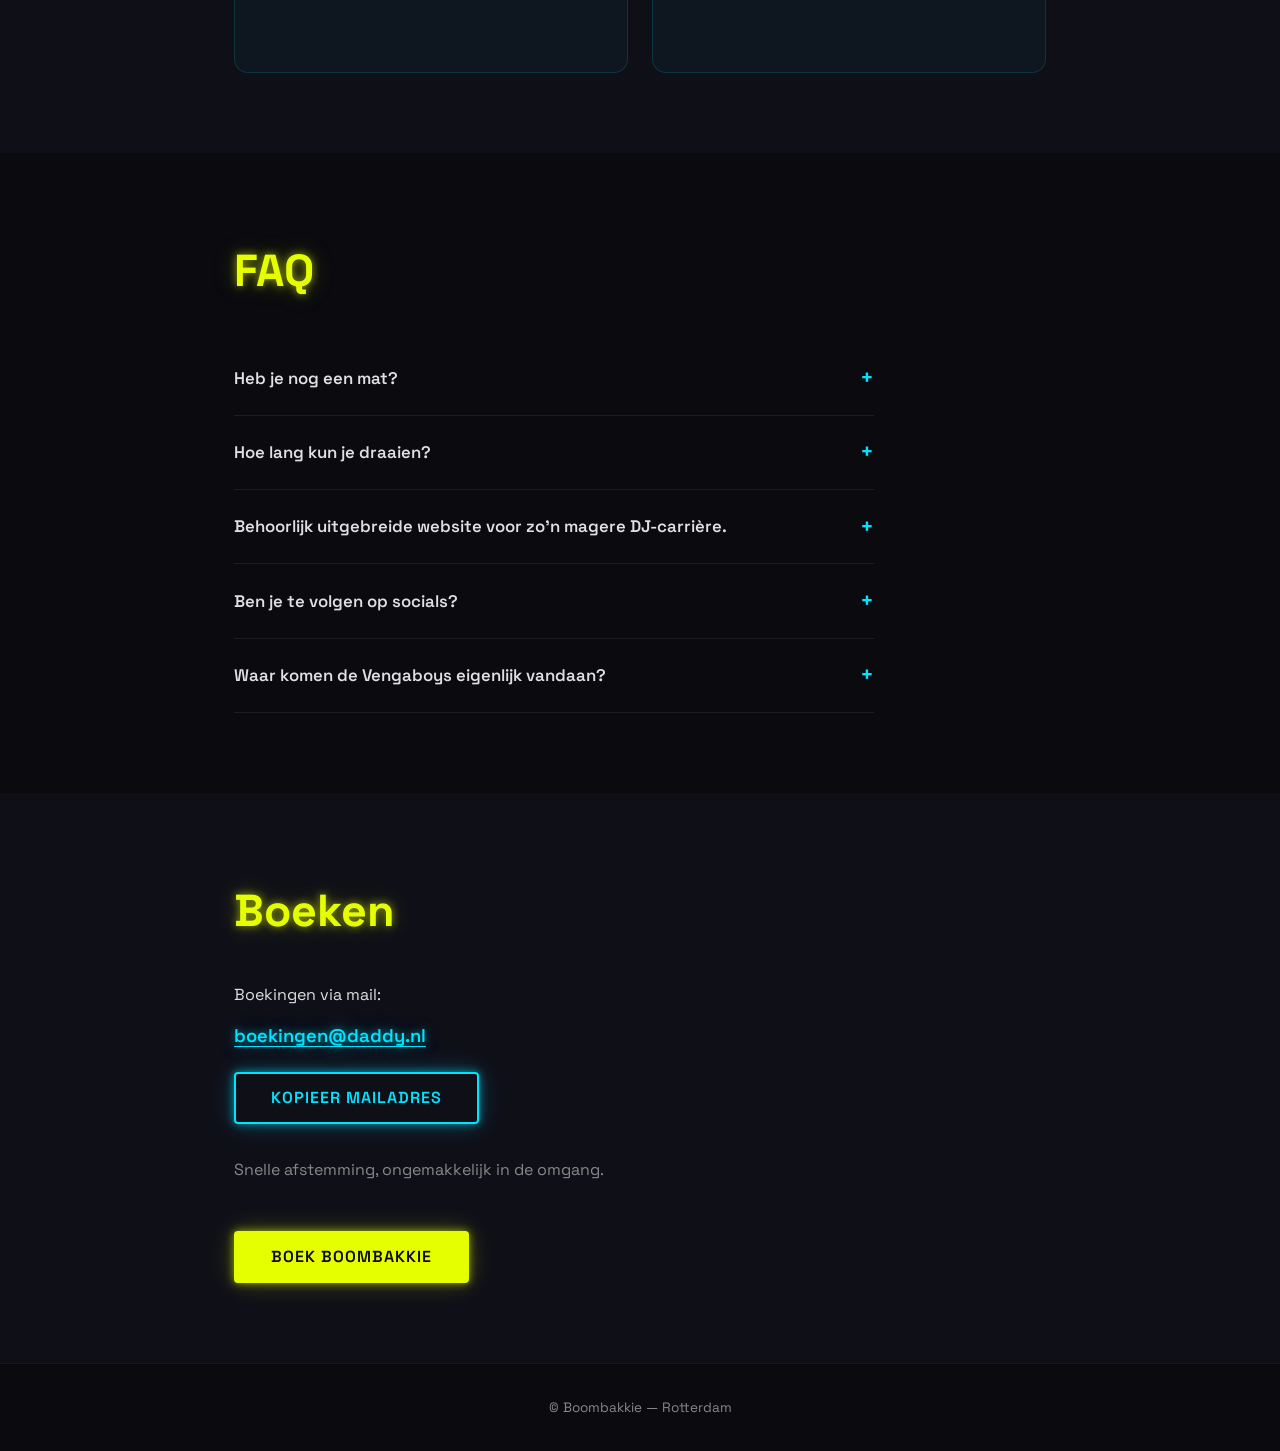
==== commit ce38a7ea: "Artiestennaam gewijzigd naar Boombakkie - DJ NEN 3140 -> Boombakkie overal (title, meta, nav, hero, " ====
--- a/index.html
+++ b/index.html
@@ -8,12 +8,12 @@
   <link rel="icon" href="data:image/svg+xml,<svg xmlns=%22http://www.w3.org/2000/svg%22 viewBox=%220 0 100 100%22><text y=%22.9em%22 font-size=%2290%22>🎧</text></svg>">
 
   <!-- SEO -->
-  <title>DJ NEN 3140 — DJ uit Rotterdam | Boekingen</title>
-  <meta name="description" content="DJ NEN 3140 — DJ uit Rotterdam. UK Garage, Italo Disco, 90's bangers en meer. Beschikbaar voor boekingen.">
+  <title>Boombakkie — DJ uit Rotterdam | Boekingen</title>
+  <meta name="description" content="Boombakkie — DJ uit Rotterdam. UK Garage, Italo Disco, 90's bangers en meer. Beschikbaar voor boekingen.">
 
   <!-- Open Graph -->
-  <meta property="og:title" content="DJ NEN 3140 — Rotterdam">
-  <meta property="og:description" content="DJ NEN 3140. UK in je Garage, Italo Disco Gezello & 90' Bangers.">
+  <meta property="og:title" content="Boombakkie — DJ uit Rotterdam">
+  <meta property="og:description" content="Boombakkie. UK in je Garage, Italo Disco Gezello & 90' Bangers.">
   <meta property="og:type" content="website">
   <meta property="og:image" content="assets/hero.jpg">
 
@@ -40,7 +40,7 @@
        ============================================ -->
   <nav class="site-nav" id="siteNav" aria-label="Hoofdnavigatie">
     <div class="site-nav__inner">
-      <a href="#hero" class="site-nav__brand">DJ NEN 3140</a>
+      <a href="#hero" class="site-nav__brand">Boombakkie</a>
       <ul class="site-nav__links">
         <li><a href="#over" class="site-nav__link">Over</a></li>
         <li><a href="#agenda" class="site-nav__link">Agenda</a></li>
@@ -57,9 +57,9 @@
   <section class="hero" id="hero" data-parallax="0.3">
     <div class="hero__content">
       <div class="hero__photo">
-        <img src="assets/hero.jpg" alt="DJ NEN 3140" class="hero__photo-img" onerror="this.parentElement.style.display='none'">
-      </div>
-      <h1 class="hero__title neon-text">DJ NEN 3140</h1>
+        <img src="assets/hero.jpg" alt="Boombakkie" class="hero__photo-img" onerror="this.parentElement.style.display='none'">
+      </div>
+      <h1 class="hero__title neon-text">Boombakkie</h1>
 
       <!-- GENRE TAGS -->
       <div class="genre-tags">
@@ -69,7 +69,7 @@
         <a href="https://open.spotify.com/playlist/5kQzJcHHc57Rl9Vzh4SRj6?si=ad35b520052c4538" class="genre-tag" target="_blank" rel="noopener" aria-label="Beukers en zagers playlist op Spotify">Beukers &amp; zagers</a>
       </div>
 
-      <a href="#contact" class="btn btn--primary" aria-label="Scroll naar boekingssectie">BOEK NEN 3140</a>
+      <a href="#contact" class="btn btn--primary" aria-label="Scroll naar boekingssectie">BOEK BOOMBAKKIE</a>
     </div>
   </section>
 
@@ -85,7 +85,7 @@
         <div class="photo-frame glow-pulse" id="photo-about">
           <img
             src="assets/hero.jpg"
-            alt="Portretfoto van DJ NEN 3140"
+            alt="Portretfoto van Boombakkie"
             class="photo-frame__img"
             loading="lazy"
             onerror="this.parentElement.classList.add('photo-frame--fallback')"
@@ -290,7 +290,7 @@
           De mailto-link en kopieerknop passen zich automatisch aan.
         -->
         <p class="contact-email">
-          <a href="#" class="email-link" id="emailLink" data-mailto="rikvberkel@gmail.com" aria-label="Stuur een mail naar DJ NEN 3140">
+          <a href="#" class="email-link" id="emailLink" data-mailto="rikvberkel@gmail.com" aria-label="Stuur een mail naar Boombakkie">
             <span id="emailAddress">boekingen@daddy.nl</span>
           </a>
         </p>
@@ -305,7 +305,7 @@
           <p>Snelle afstemming, ongemakkelijk in de omgang.</p>
         </div>
 
-        <button class="btn btn--primary" id="ctaContact" aria-label="Stuur een boekingsmail naar DJ NEN 3140">Boek NEN 3140</button>
+        <button class="btn btn--primary" id="ctaContact" aria-label="Stuur een boekingsmail naar Boombakkie">Boek Boombakkie</button>
       </div>
     </div>
   </section>
@@ -314,7 +314,7 @@
        FOOTER
        ============================================ -->
   <footer class="footer">
-    <p>&copy; DJ NEN 3140 — Rotterdam</p>
+    <p>&copy; Boombakkie — Rotterdam</p>
   </footer>
 
   <script src="main.js"></script>
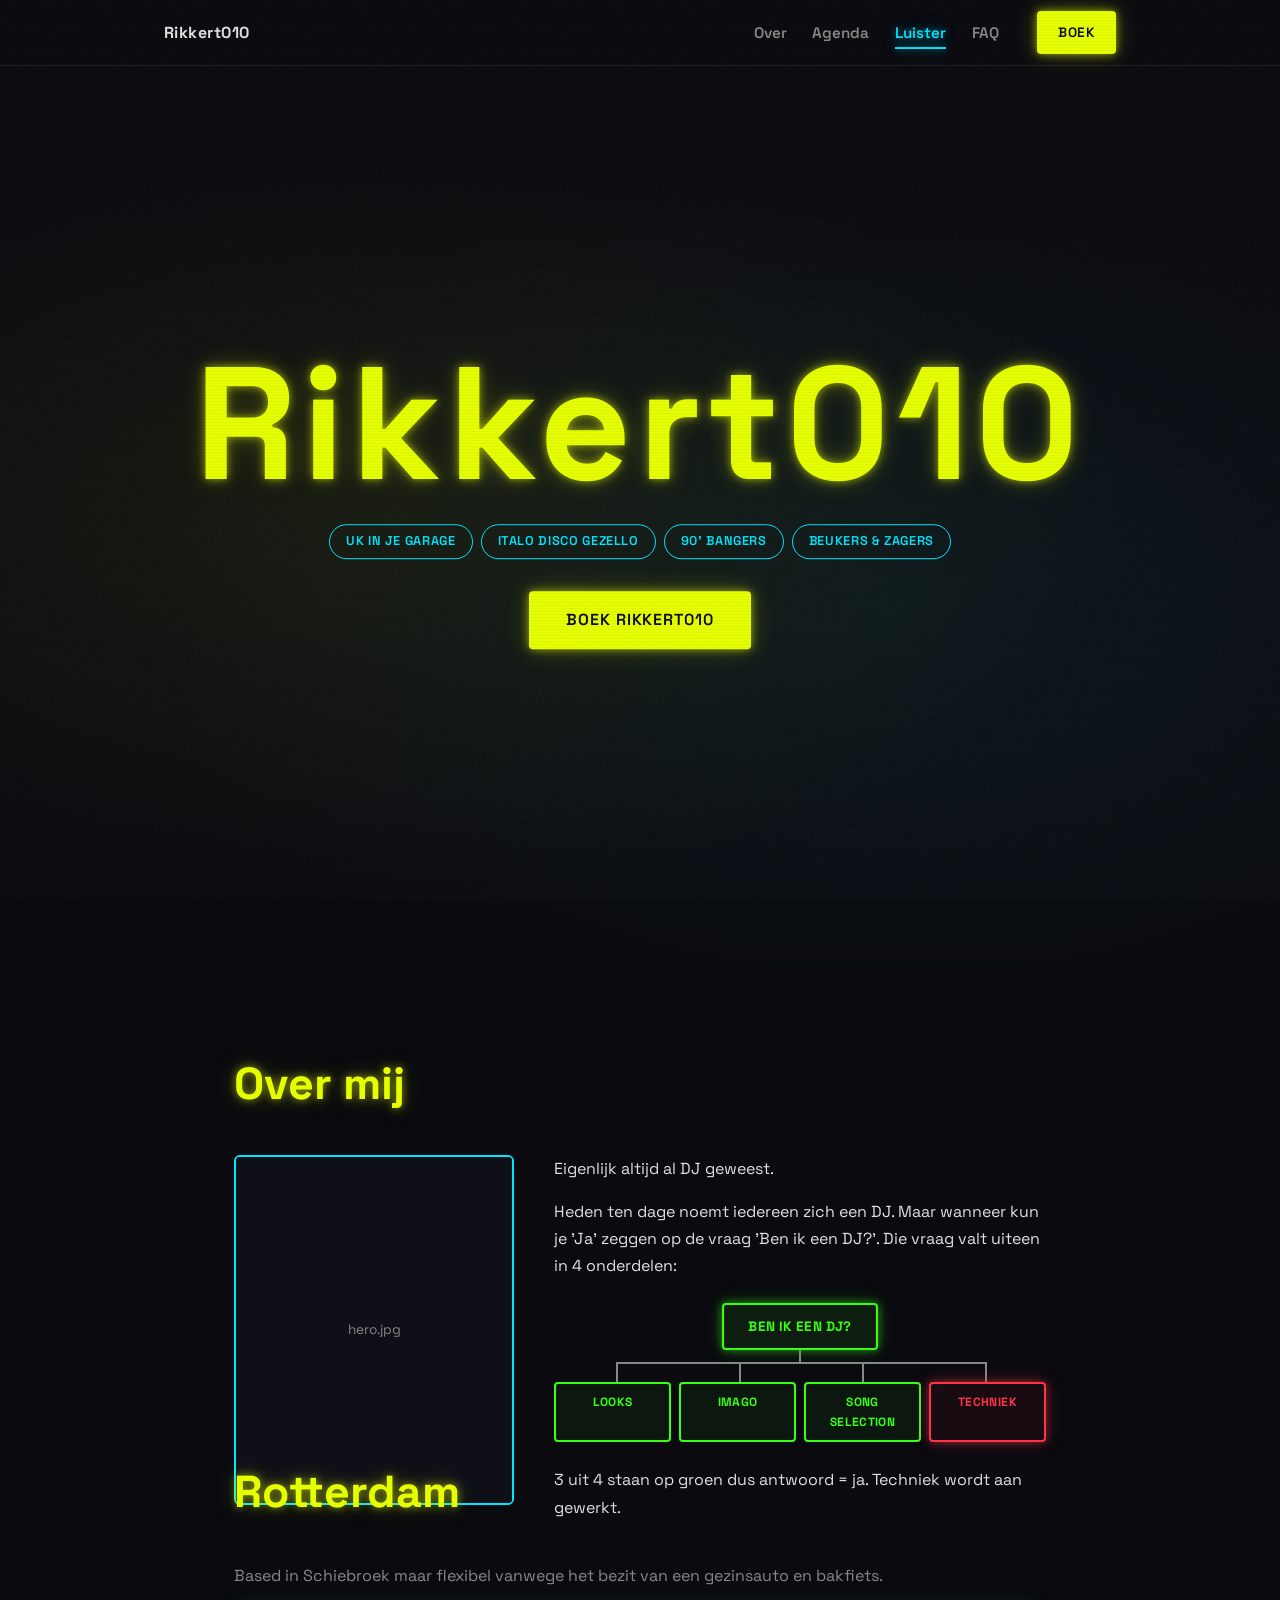
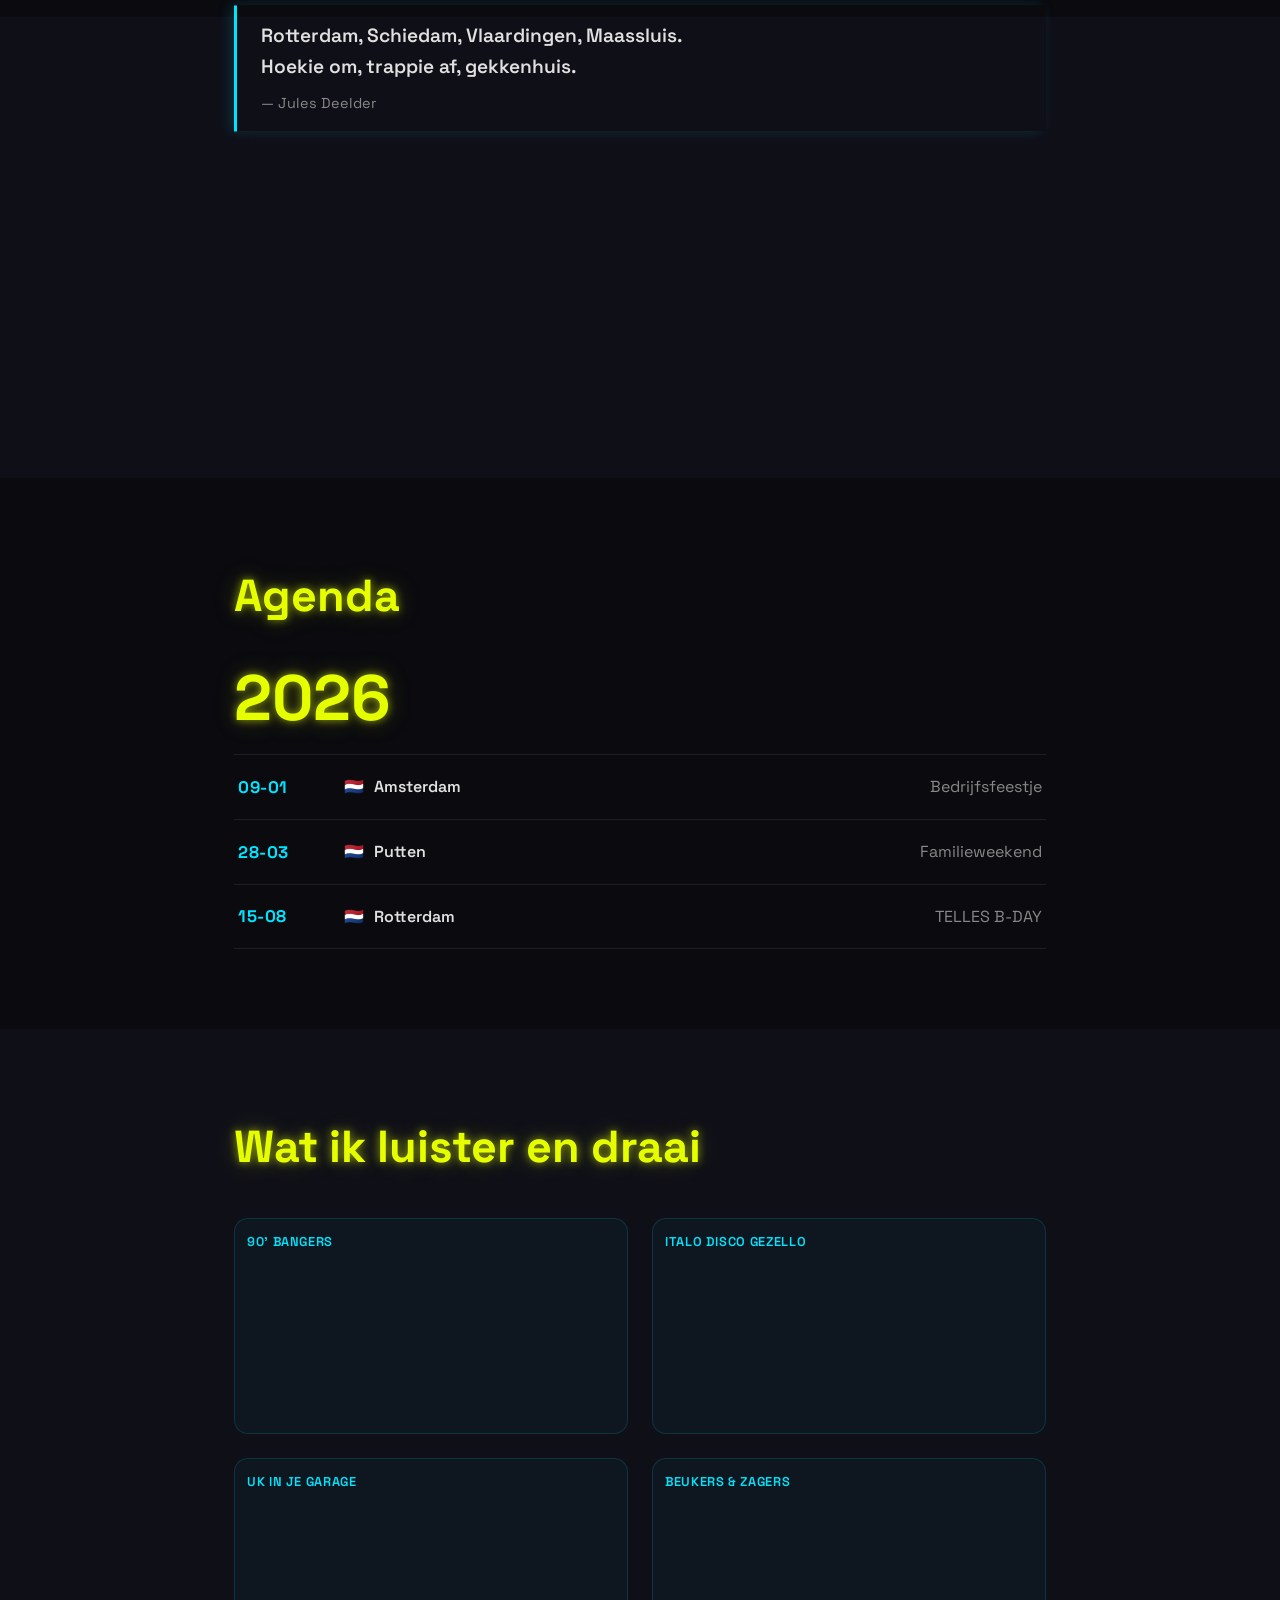
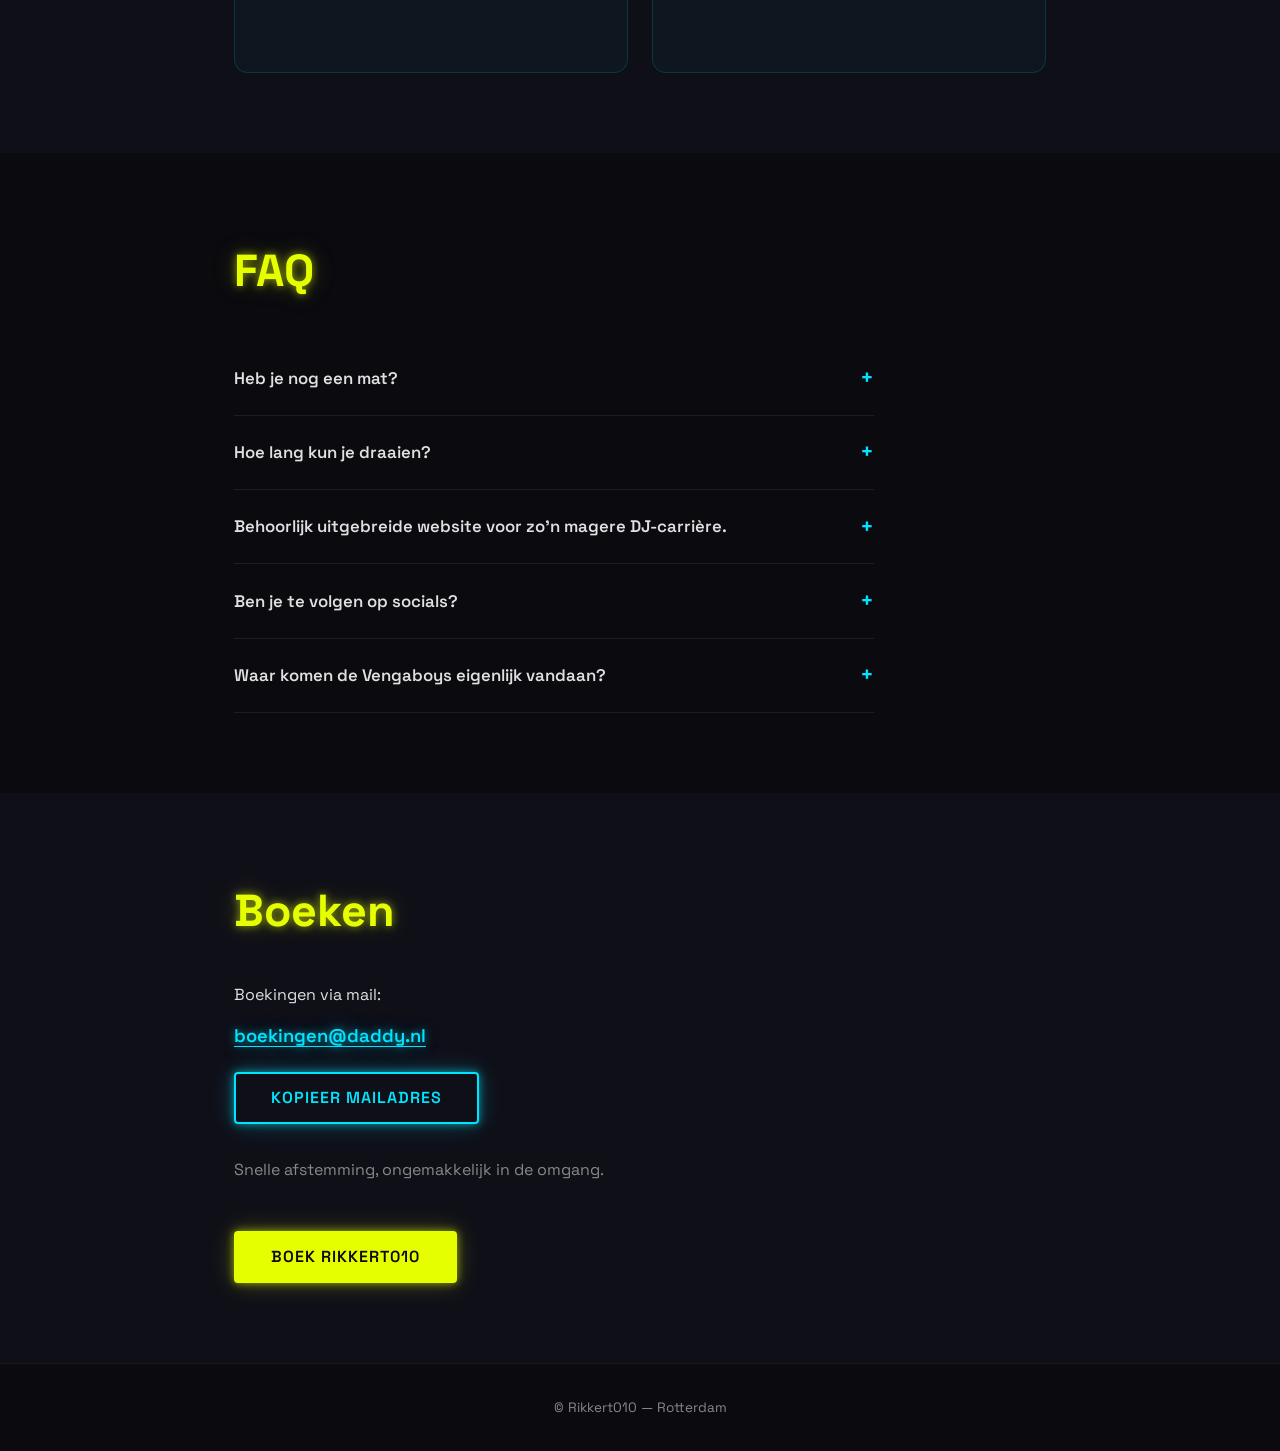
==== commit 408694e3: "Artiestennaam (tijdelijk) naar Rikkert010 - Boombakkie -> Rikkert010 overal, sluit aan op bestaande " ====
--- a/index.html
+++ b/index.html
@@ -8,12 +8,12 @@
   <link rel="icon" href="data:image/svg+xml,<svg xmlns=%22http://www.w3.org/2000/svg%22 viewBox=%220 0 100 100%22><text y=%22.9em%22 font-size=%2290%22>🎧</text></svg>">
 
   <!-- SEO -->
-  <title>Boombakkie — DJ uit Rotterdam | Boekingen</title>
-  <meta name="description" content="Boombakkie — DJ uit Rotterdam. UK Garage, Italo Disco, 90's bangers en meer. Beschikbaar voor boekingen.">
+  <title>Rikkert010 — DJ uit Rotterdam | Boekingen</title>
+  <meta name="description" content="Rikkert010 — DJ uit Rotterdam. UK Garage, Italo Disco, 90's bangers en meer. Beschikbaar voor boekingen.">
 
   <!-- Open Graph -->
-  <meta property="og:title" content="Boombakkie — DJ uit Rotterdam">
-  <meta property="og:description" content="Boombakkie. UK in je Garage, Italo Disco Gezello & 90' Bangers.">
+  <meta property="og:title" content="Rikkert010 — DJ uit Rotterdam">
+  <meta property="og:description" content="Rikkert010. UK in je Garage, Italo Disco Gezello & 90' Bangers.">
   <meta property="og:type" content="website">
   <meta property="og:image" content="assets/hero.jpg">
 
@@ -40,7 +40,7 @@
        ============================================ -->
   <nav class="site-nav" id="siteNav" aria-label="Hoofdnavigatie">
     <div class="site-nav__inner">
-      <a href="#hero" class="site-nav__brand">Boombakkie</a>
+      <a href="#hero" class="site-nav__brand">Rikkert010</a>
       <ul class="site-nav__links">
         <li><a href="#over" class="site-nav__link">Over</a></li>
         <li><a href="#agenda" class="site-nav__link">Agenda</a></li>
@@ -57,9 +57,9 @@
   <section class="hero" id="hero" data-parallax="0.3">
     <div class="hero__content">
       <div class="hero__photo">
-        <img src="assets/hero.jpg" alt="Boombakkie" class="hero__photo-img" onerror="this.parentElement.style.display='none'">
-      </div>
-      <h1 class="hero__title neon-text">Boombakkie</h1>
+        <img src="assets/hero.jpg" alt="Rikkert010" class="hero__photo-img" onerror="this.parentElement.style.display='none'">
+      </div>
+      <h1 class="hero__title neon-text">Rikkert010</h1>
 
       <!-- GENRE TAGS -->
       <div class="genre-tags">
@@ -69,7 +69,7 @@
         <a href="https://open.spotify.com/playlist/5kQzJcHHc57Rl9Vzh4SRj6?si=ad35b520052c4538" class="genre-tag" target="_blank" rel="noopener" aria-label="Beukers en zagers playlist op Spotify">Beukers &amp; zagers</a>
       </div>
 
-      <a href="#contact" class="btn btn--primary" aria-label="Scroll naar boekingssectie">BOEK BOOMBAKKIE</a>
+      <a href="#contact" class="btn btn--primary" aria-label="Scroll naar boekingssectie">BOEK RIKKERT010</a>
     </div>
   </section>
 
@@ -85,7 +85,7 @@
         <div class="photo-frame glow-pulse" id="photo-about">
           <img
             src="assets/hero.jpg"
-            alt="Portretfoto van Boombakkie"
+            alt="Portretfoto van Rikkert010"
             class="photo-frame__img"
             loading="lazy"
             onerror="this.parentElement.classList.add('photo-frame--fallback')"
@@ -290,7 +290,7 @@
           De mailto-link en kopieerknop passen zich automatisch aan.
         -->
         <p class="contact-email">
-          <a href="#" class="email-link" id="emailLink" data-mailto="rikvberkel@gmail.com" aria-label="Stuur een mail naar Boombakkie">
+          <a href="#" class="email-link" id="emailLink" data-mailto="rikvberkel@gmail.com" aria-label="Stuur een mail naar Rikkert010">
             <span id="emailAddress">boekingen@daddy.nl</span>
           </a>
         </p>
@@ -305,7 +305,7 @@
           <p>Snelle afstemming, ongemakkelijk in de omgang.</p>
         </div>
 
-        <button class="btn btn--primary" id="ctaContact" aria-label="Stuur een boekingsmail naar Boombakkie">Boek Boombakkie</button>
+        <button class="btn btn--primary" id="ctaContact" aria-label="Stuur een boekingsmail naar Rikkert010">Boek Rikkert010</button>
       </div>
     </div>
   </section>
@@ -314,7 +314,7 @@
        FOOTER
        ============================================ -->
   <footer class="footer">
-    <p>&copy; Boombakkie — Rotterdam</p>
+    <p>&copy; Rikkert010 — Rotterdam</p>
   </footer>
 
   <script src="main.js"></script>
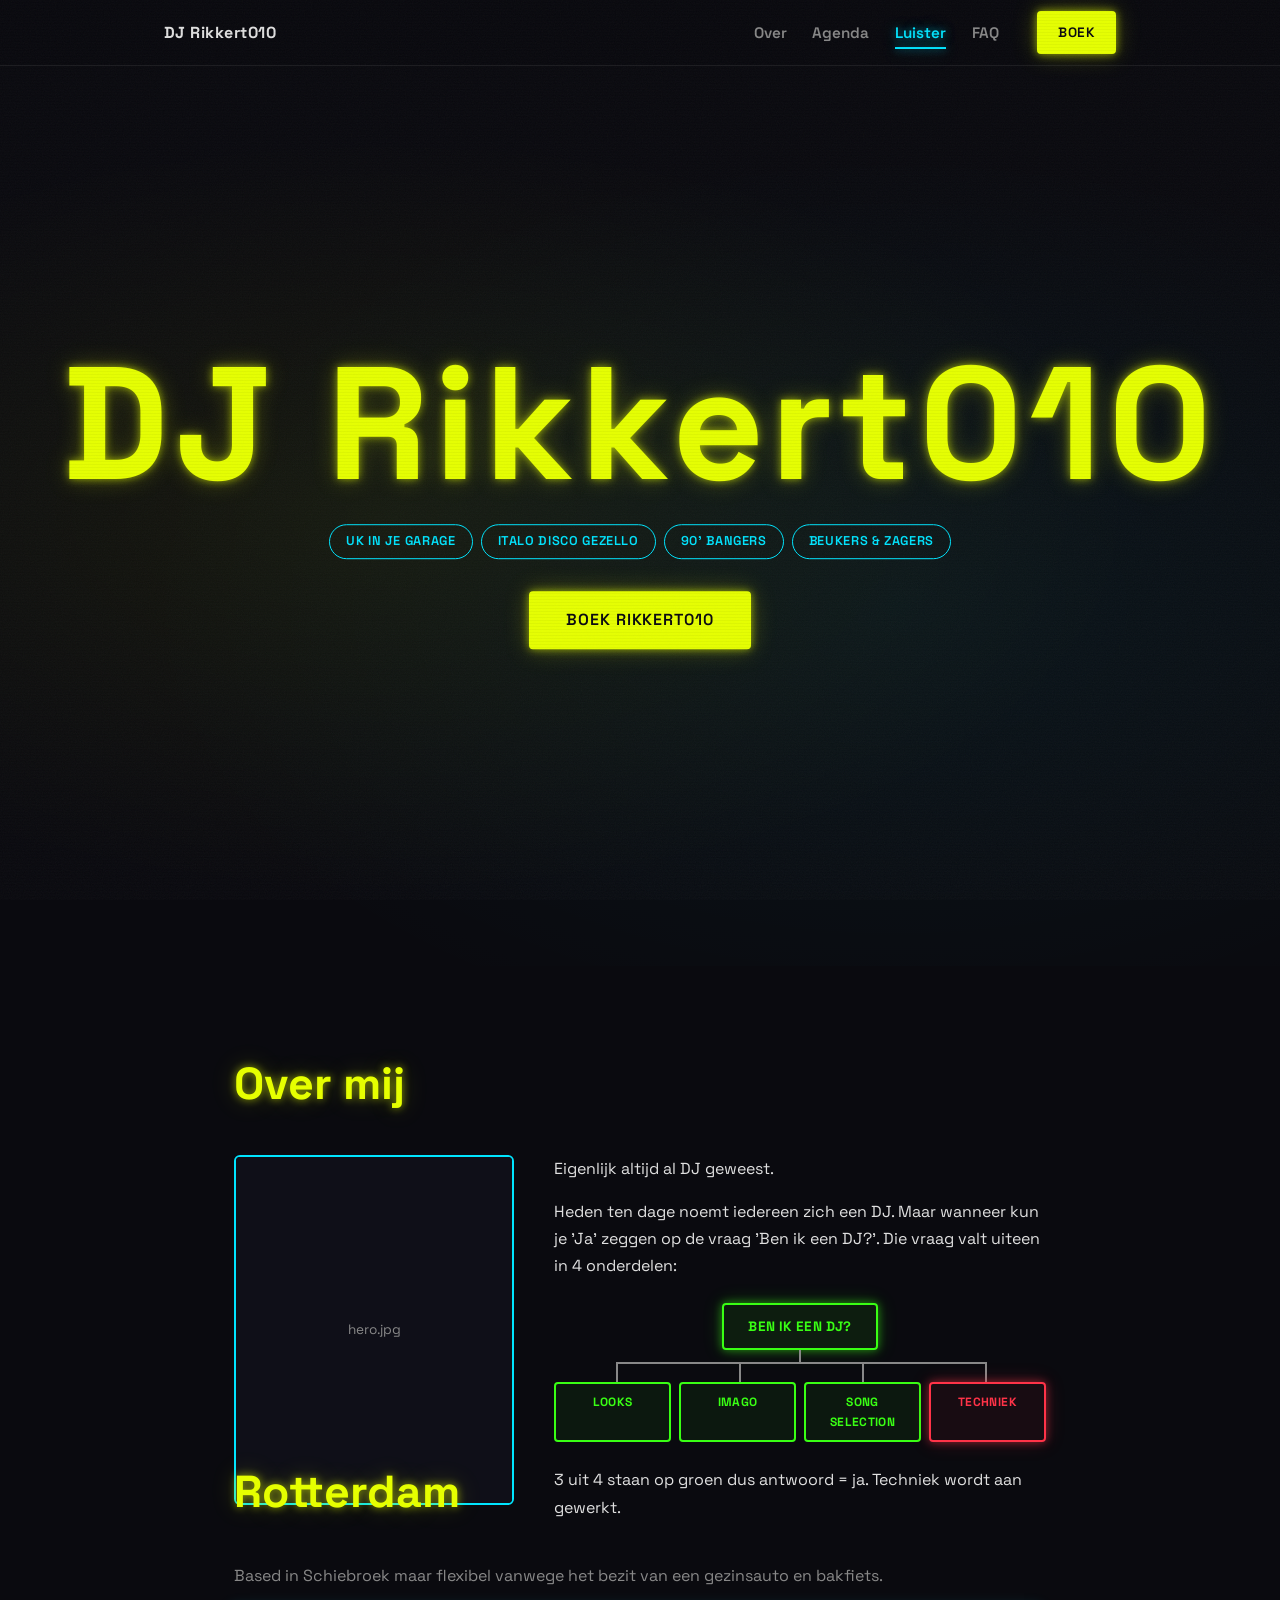
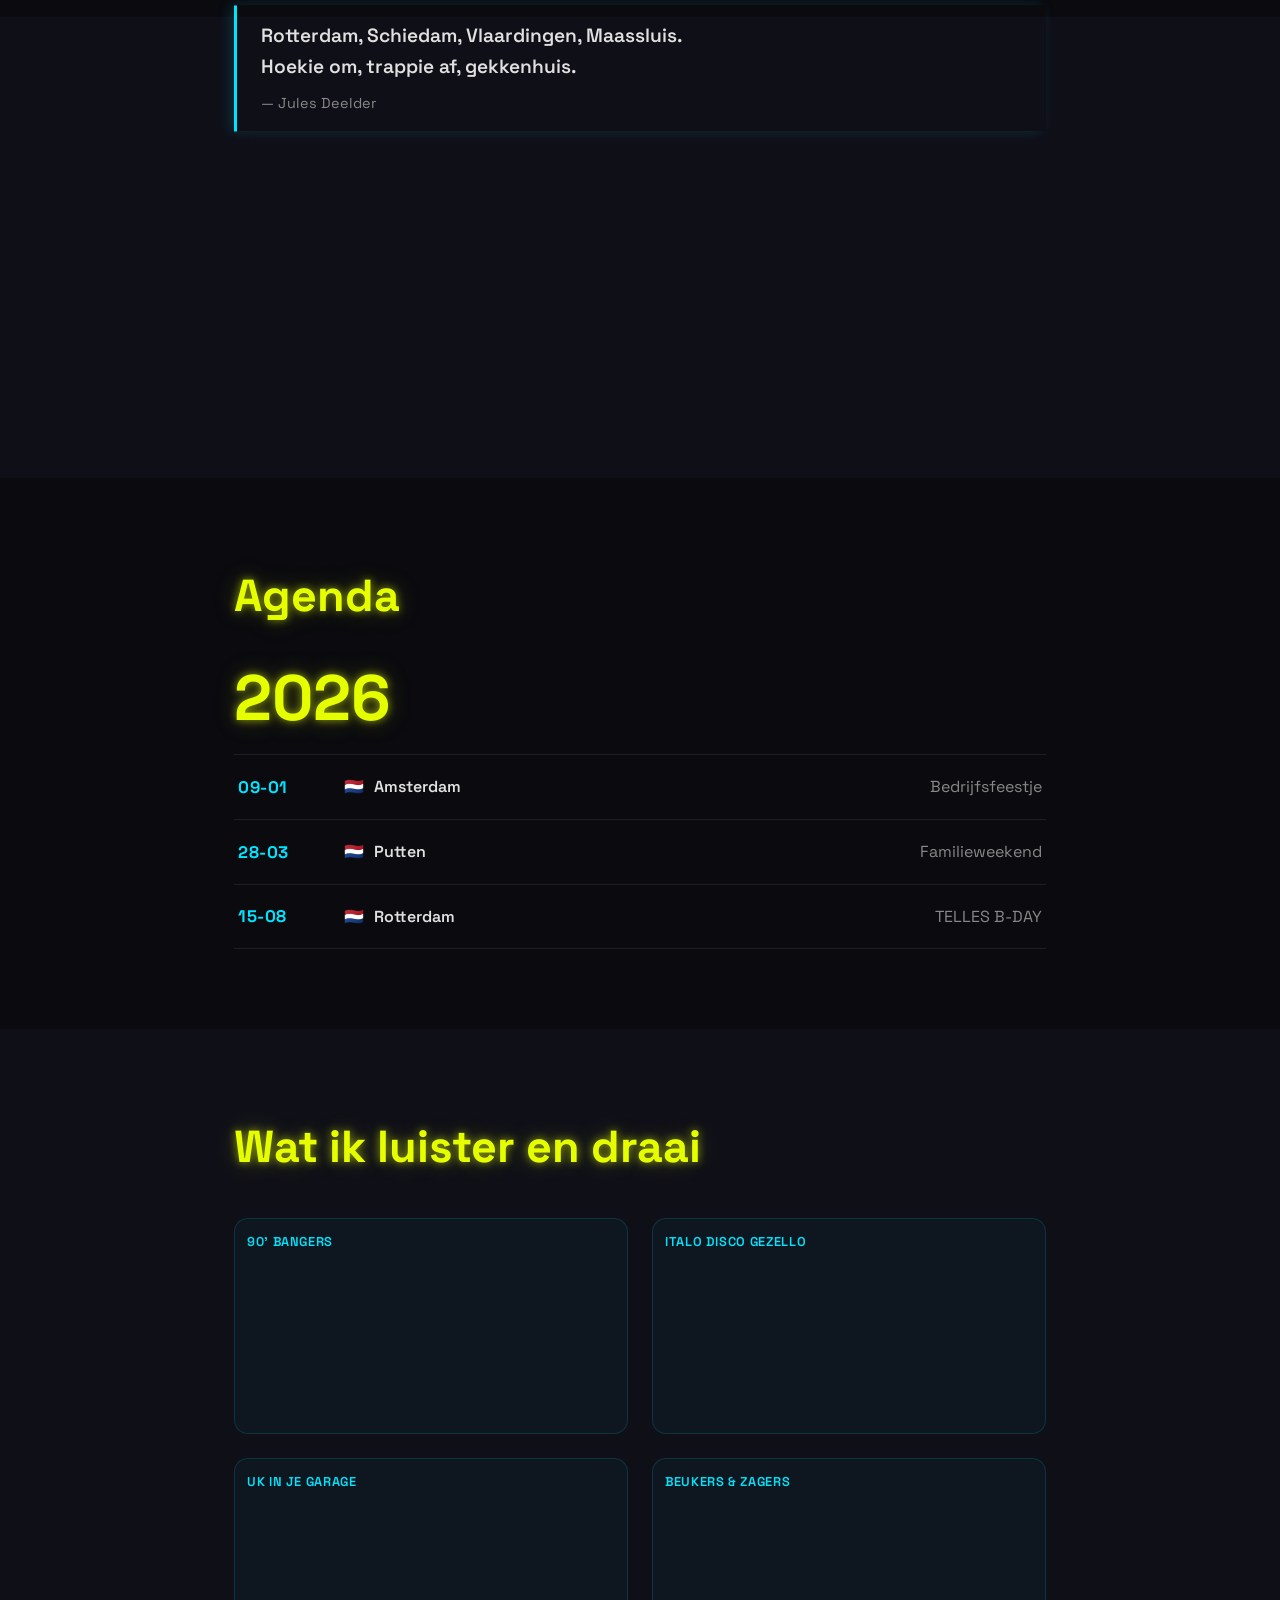
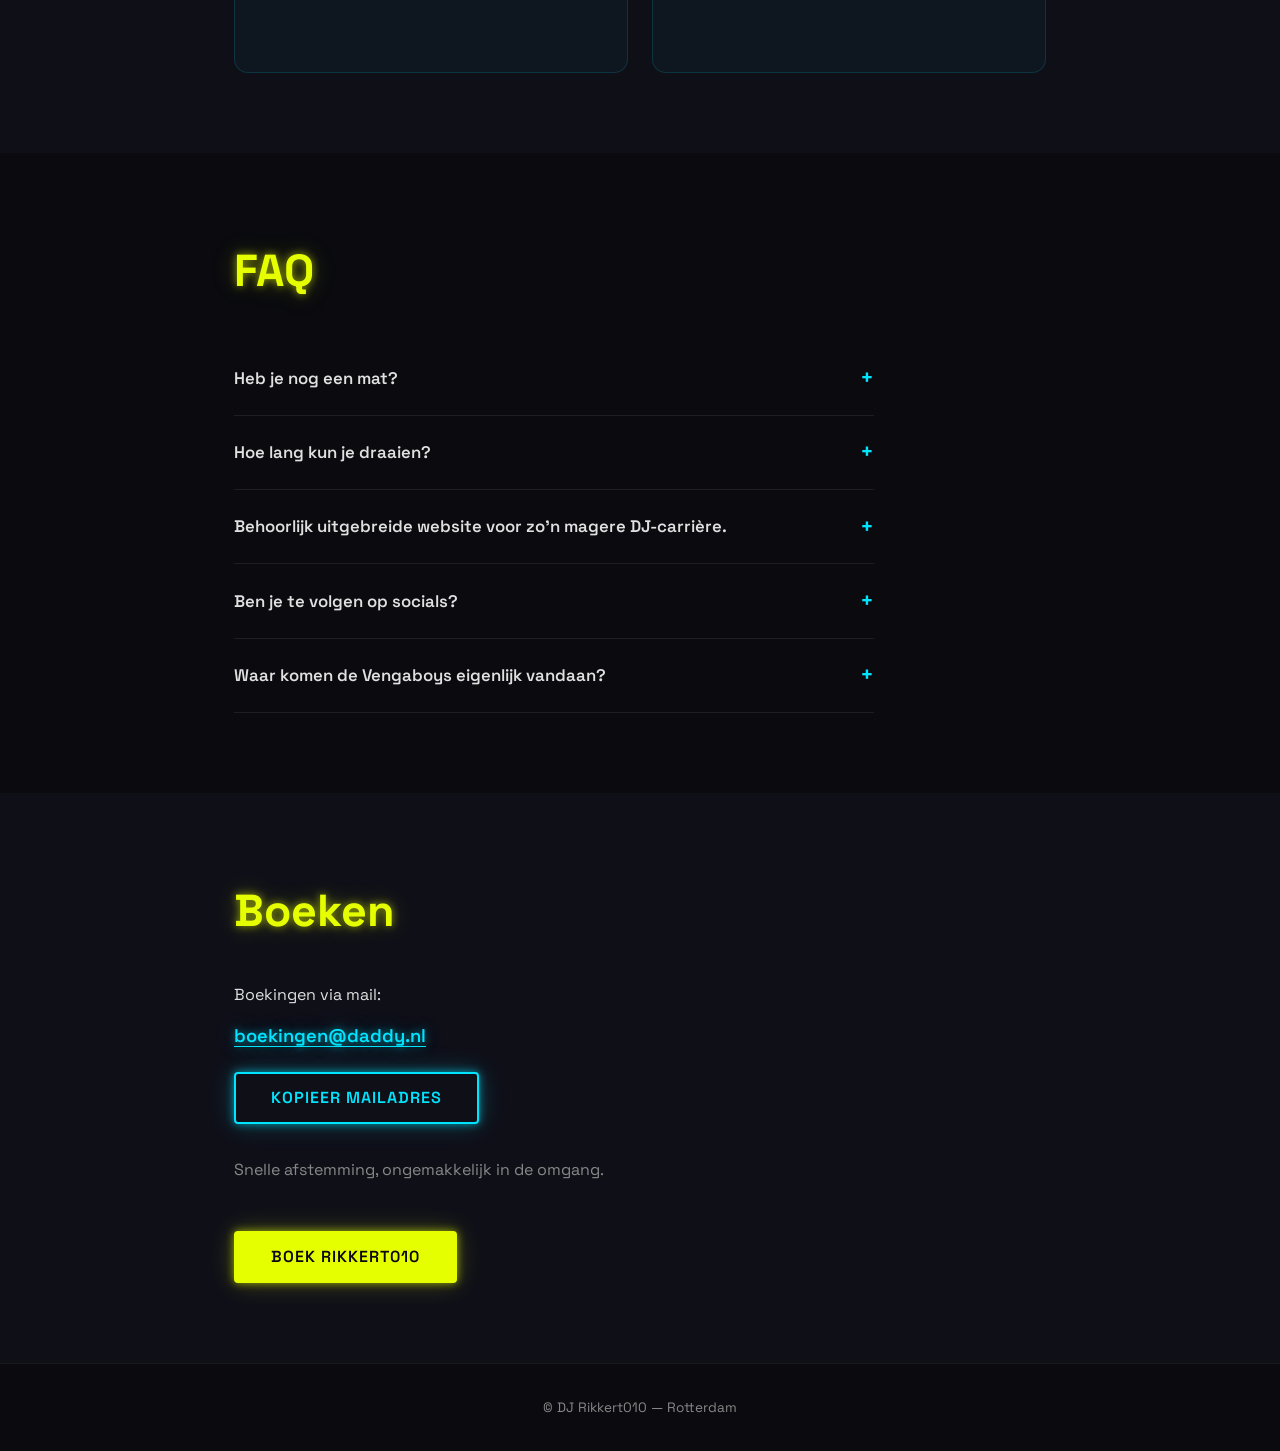
==== commit 18de5858: "Artiestennaam naar DJ Rikkert010 - Rikkert010 -> DJ Rikkert010 (identiteit); buttons kort gehouden -" ====
--- a/index.html
+++ b/index.html
@@ -8,12 +8,12 @@
   <link rel="icon" href="data:image/svg+xml,<svg xmlns=%22http://www.w3.org/2000/svg%22 viewBox=%220 0 100 100%22><text y=%22.9em%22 font-size=%2290%22>🎧</text></svg>">
 
   <!-- SEO -->
-  <title>Rikkert010 — DJ uit Rotterdam | Boekingen</title>
-  <meta name="description" content="Rikkert010 — DJ uit Rotterdam. UK Garage, Italo Disco, 90's bangers en meer. Beschikbaar voor boekingen.">
+  <title>DJ Rikkert010 — Rotterdam | Boekingen</title>
+  <meta name="description" content="DJ Rikkert010 uit Rotterdam. UK Garage, Italo Disco, 90's bangers en meer. Beschikbaar voor boekingen.">
 
   <!-- Open Graph -->
-  <meta property="og:title" content="Rikkert010 — DJ uit Rotterdam">
-  <meta property="og:description" content="Rikkert010. UK in je Garage, Italo Disco Gezello & 90' Bangers.">
+  <meta property="og:title" content="DJ Rikkert010 — Rotterdam">
+  <meta property="og:description" content="DJ Rikkert010. UK in je Garage, Italo Disco Gezello & 90' Bangers.">
   <meta property="og:type" content="website">
   <meta property="og:image" content="assets/hero.jpg">
 
@@ -40,7 +40,7 @@
        ============================================ -->
   <nav class="site-nav" id="siteNav" aria-label="Hoofdnavigatie">
     <div class="site-nav__inner">
-      <a href="#hero" class="site-nav__brand">Rikkert010</a>
+      <a href="#hero" class="site-nav__brand">DJ Rikkert010</a>
       <ul class="site-nav__links">
         <li><a href="#over" class="site-nav__link">Over</a></li>
         <li><a href="#agenda" class="site-nav__link">Agenda</a></li>
@@ -57,9 +57,9 @@
   <section class="hero" id="hero" data-parallax="0.3">
     <div class="hero__content">
       <div class="hero__photo">
-        <img src="assets/hero.jpg" alt="Rikkert010" class="hero__photo-img" onerror="this.parentElement.style.display='none'">
-      </div>
-      <h1 class="hero__title neon-text">Rikkert010</h1>
+        <img src="assets/hero.jpg" alt="DJ Rikkert010" class="hero__photo-img" onerror="this.parentElement.style.display='none'">
+      </div>
+      <h1 class="hero__title neon-text">DJ Rikkert010</h1>
 
       <!-- GENRE TAGS -->
       <div class="genre-tags">
@@ -85,7 +85,7 @@
         <div class="photo-frame glow-pulse" id="photo-about">
           <img
             src="assets/hero.jpg"
-            alt="Portretfoto van Rikkert010"
+            alt="Portretfoto van DJ Rikkert010"
             class="photo-frame__img"
             loading="lazy"
             onerror="this.parentElement.classList.add('photo-frame--fallback')"
@@ -290,7 +290,7 @@
           De mailto-link en kopieerknop passen zich automatisch aan.
         -->
         <p class="contact-email">
-          <a href="#" class="email-link" id="emailLink" data-mailto="rikvberkel@gmail.com" aria-label="Stuur een mail naar Rikkert010">
+          <a href="#" class="email-link" id="emailLink" data-mailto="rikvberkel@gmail.com" aria-label="Stuur een mail naar DJ Rikkert010">
             <span id="emailAddress">boekingen@daddy.nl</span>
           </a>
         </p>
@@ -305,7 +305,7 @@
           <p>Snelle afstemming, ongemakkelijk in de omgang.</p>
         </div>
 
-        <button class="btn btn--primary" id="ctaContact" aria-label="Stuur een boekingsmail naar Rikkert010">Boek Rikkert010</button>
+        <button class="btn btn--primary" id="ctaContact" aria-label="Stuur een boekingsmail naar DJ Rikkert010">Boek Rikkert010</button>
       </div>
     </div>
   </section>
@@ -314,7 +314,7 @@
        FOOTER
        ============================================ -->
   <footer class="footer">
-    <p>&copy; Rikkert010 — Rotterdam</p>
+    <p>&copy; DJ Rikkert010 — Rotterdam</p>
   </footer>
 
   <script src="main.js"></script>
